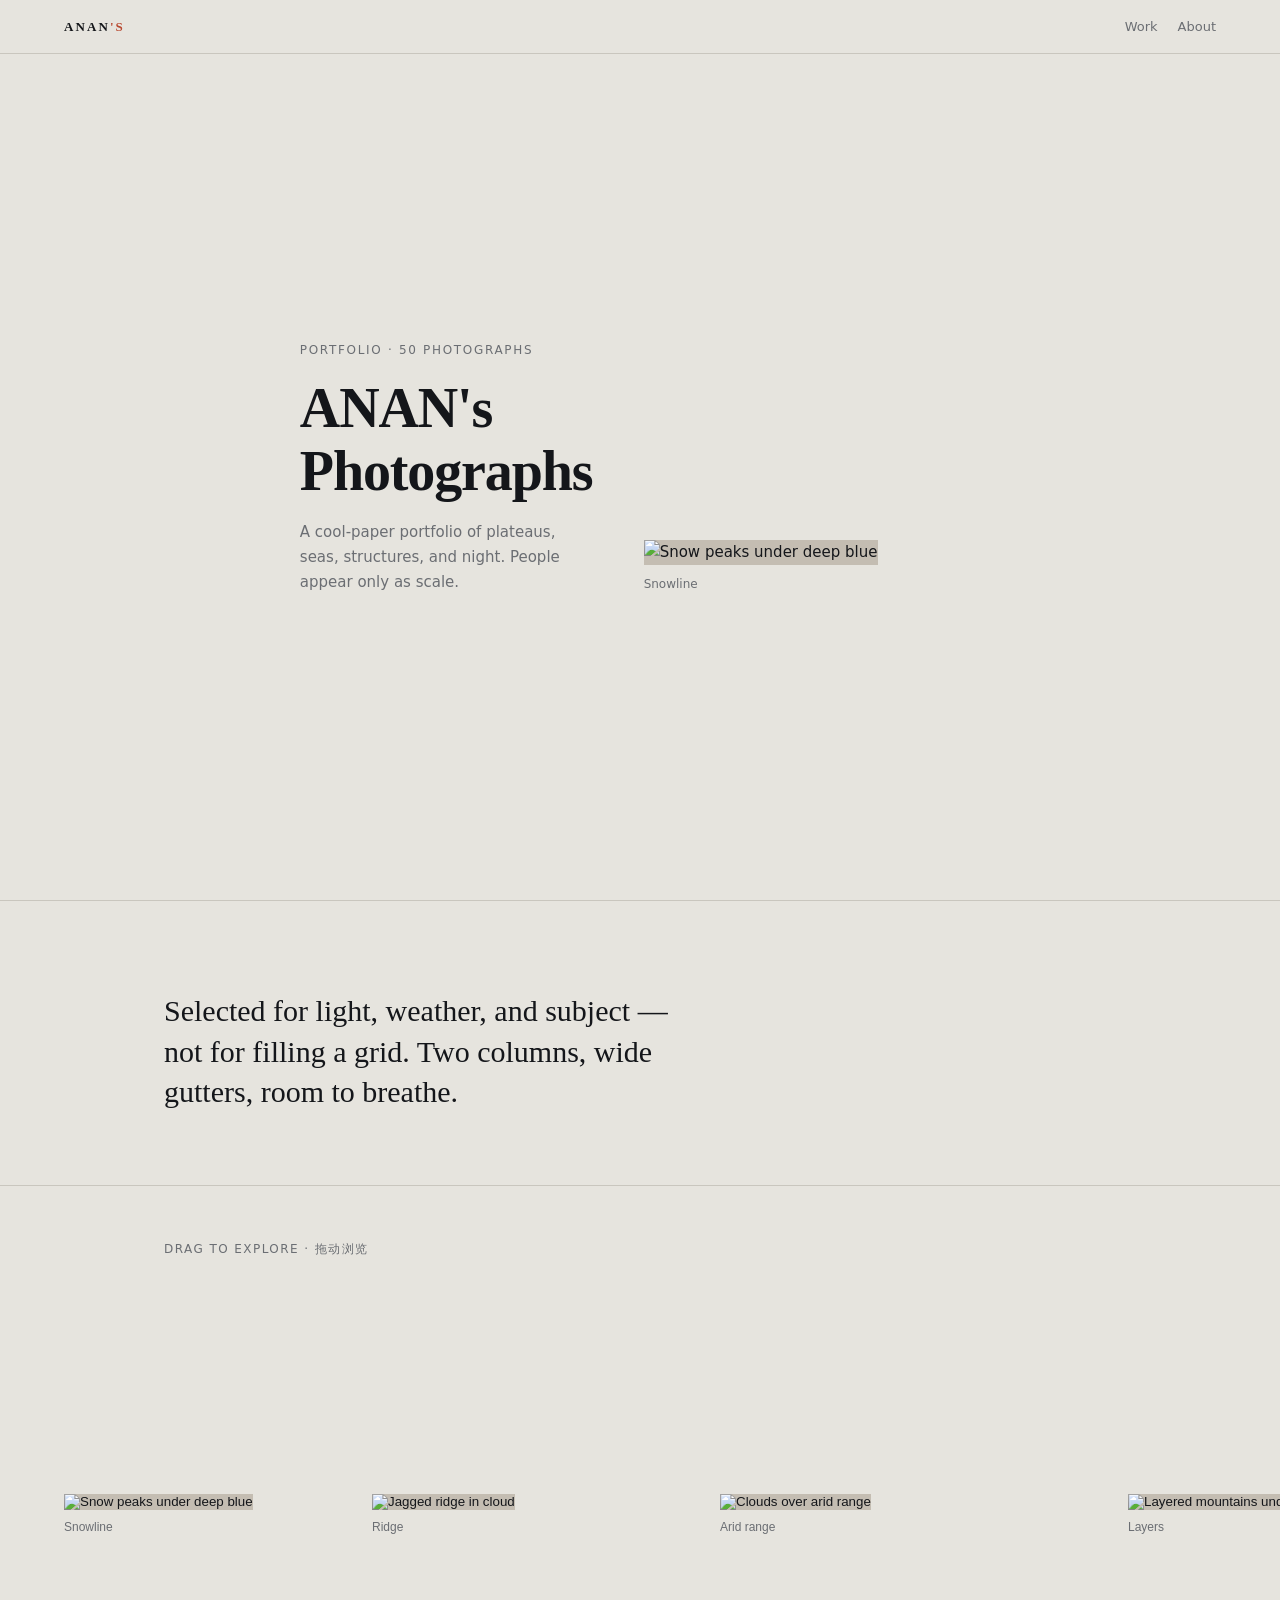
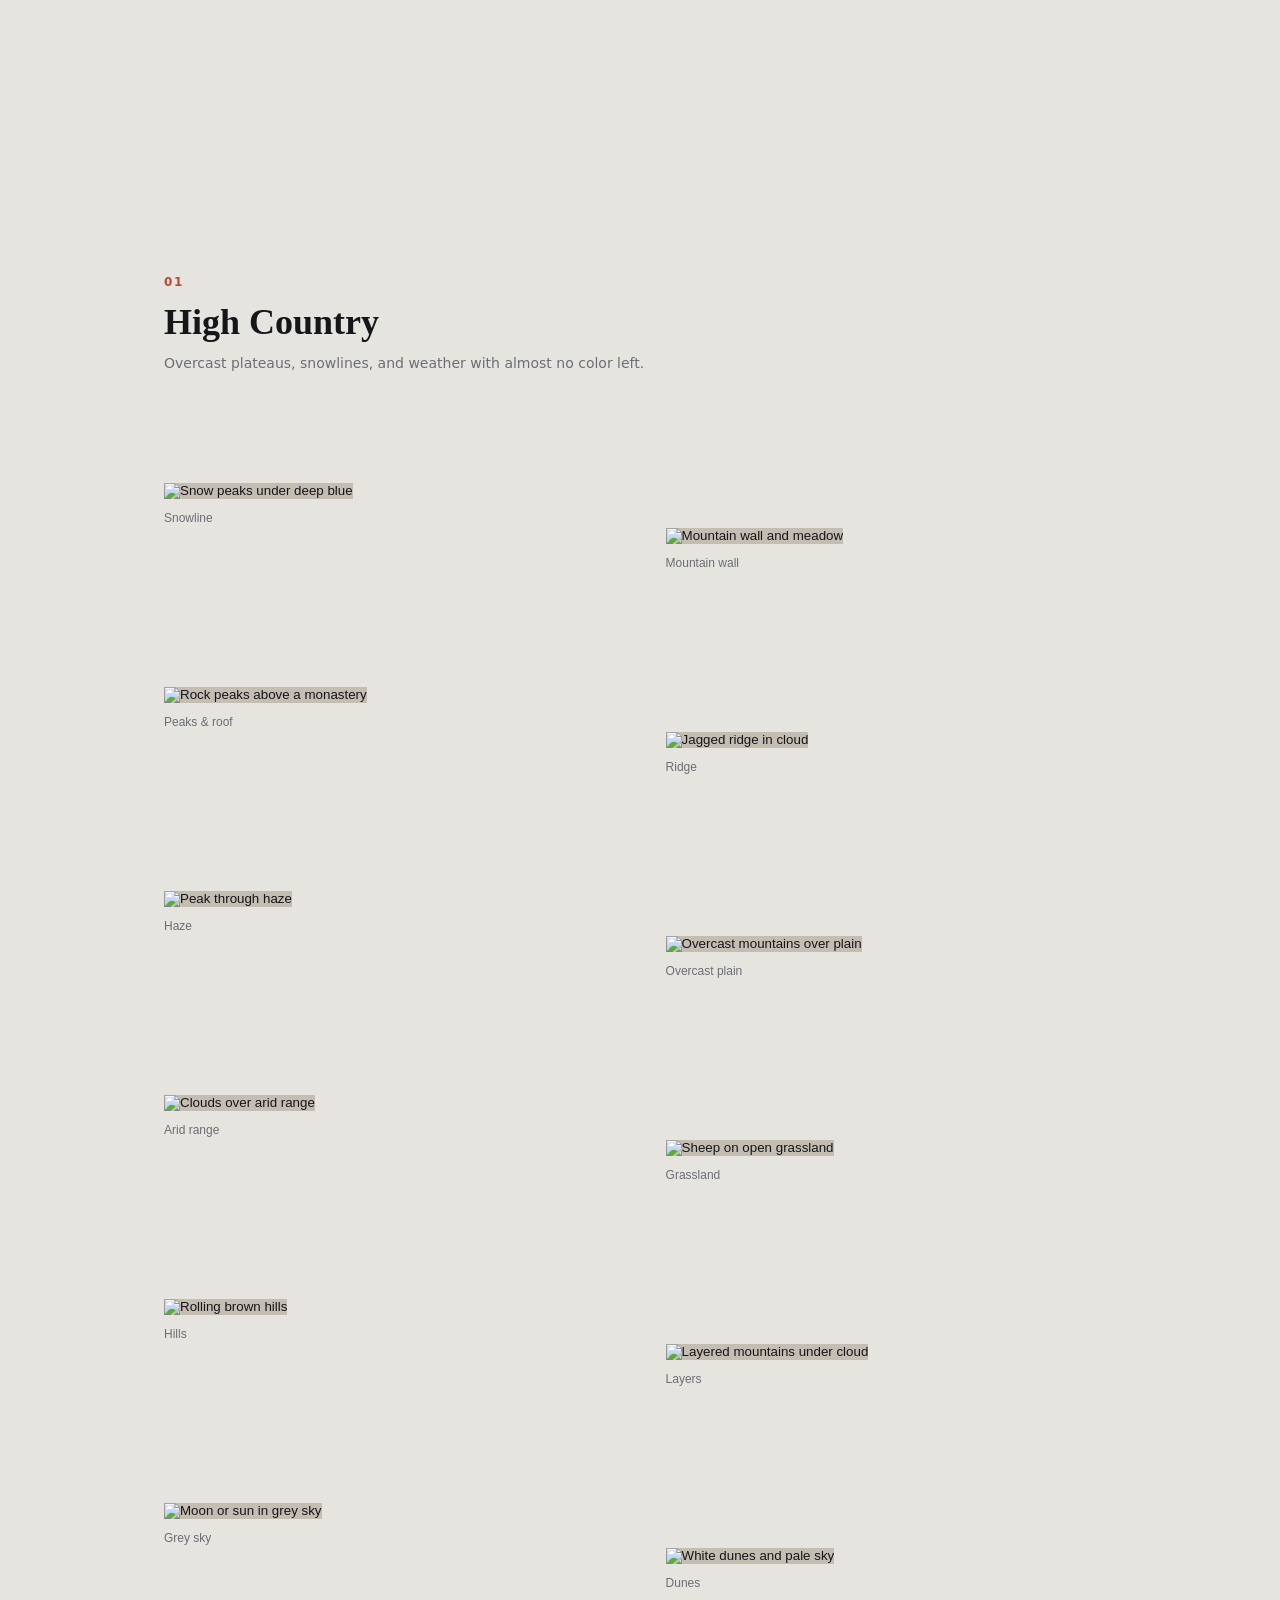
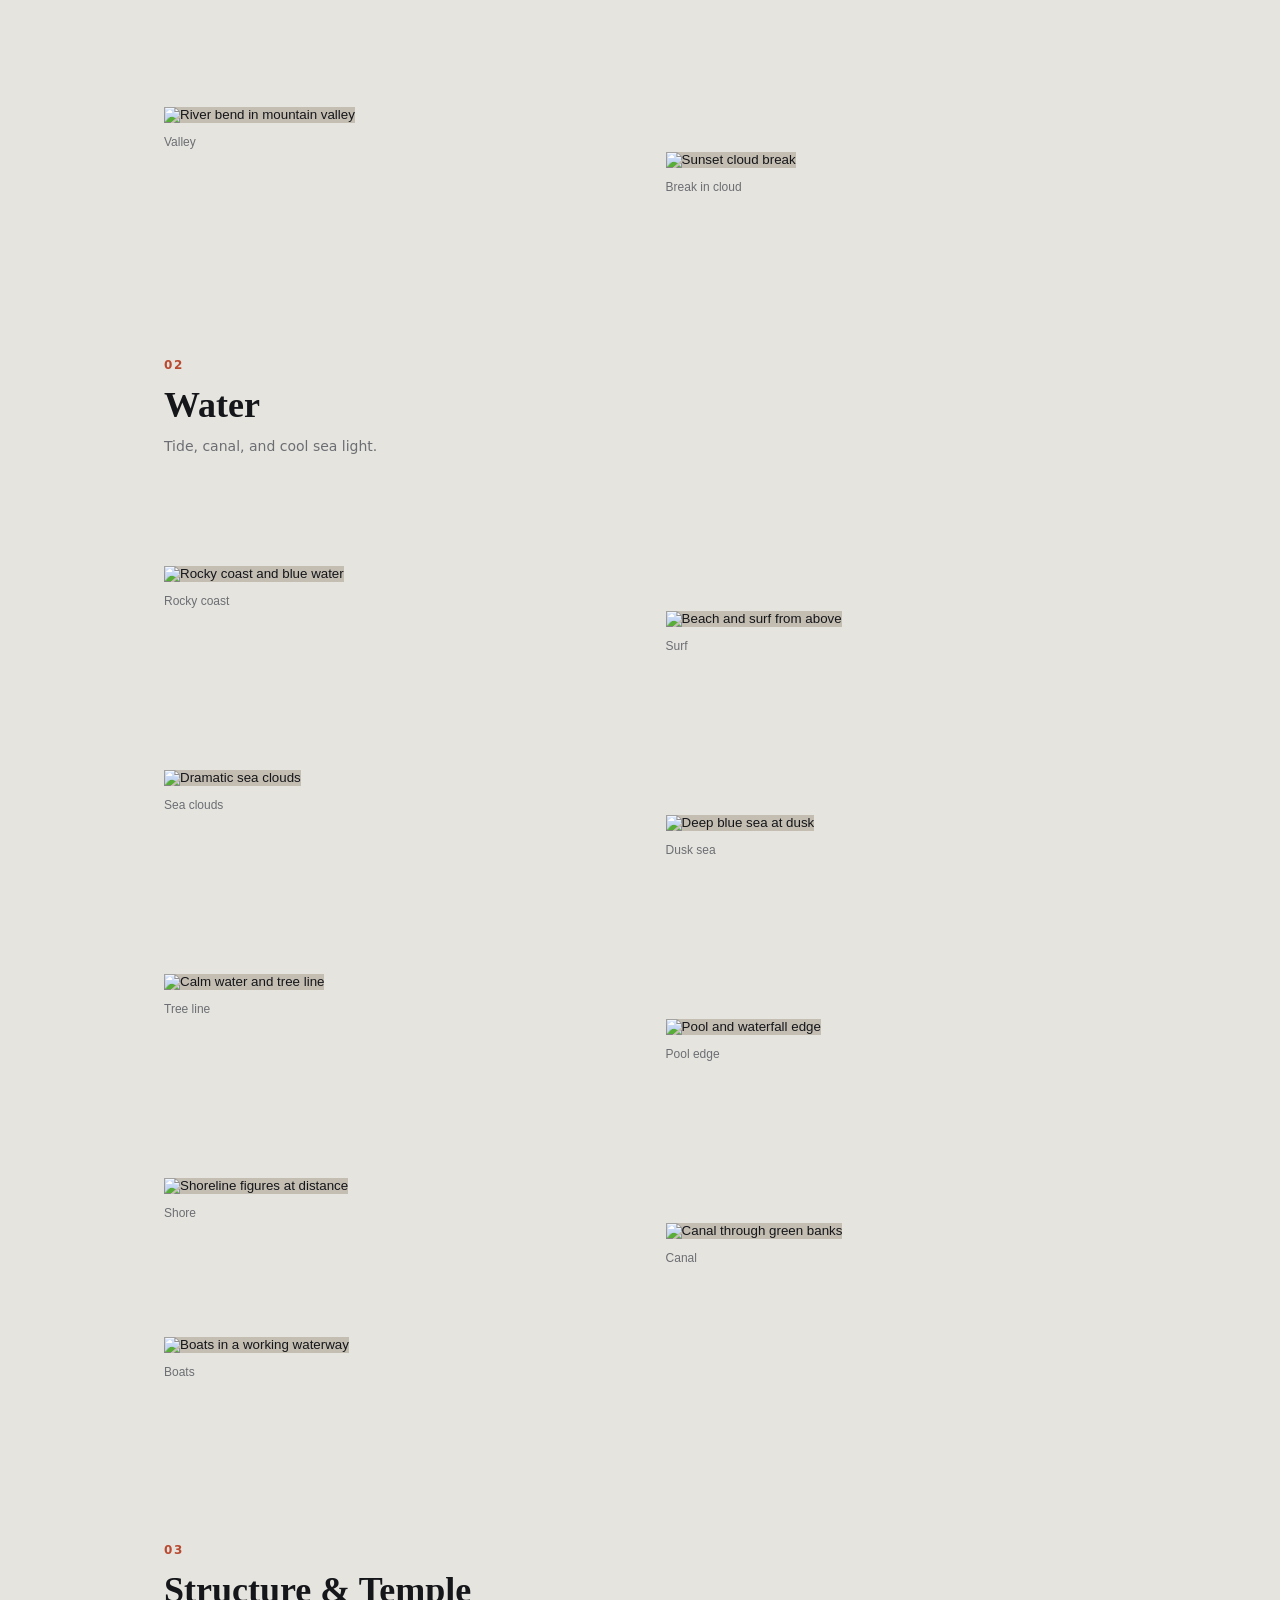
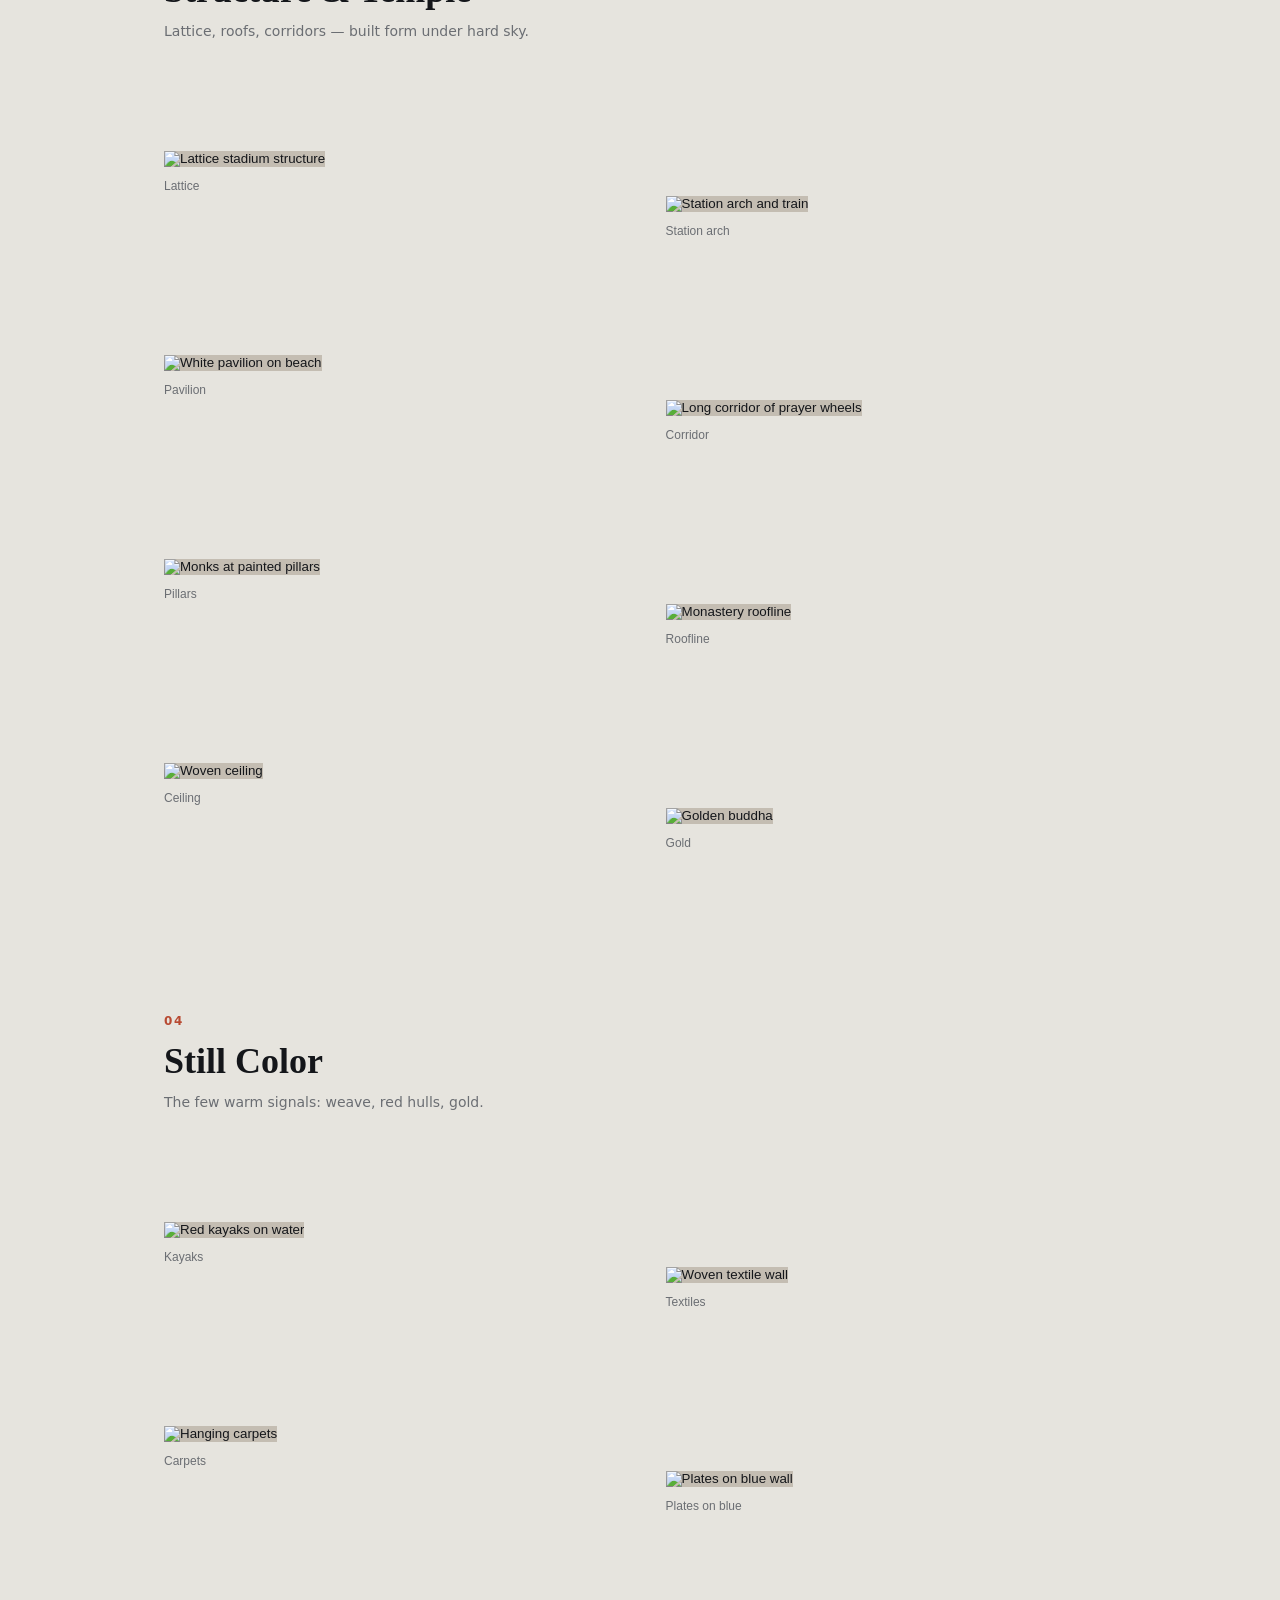
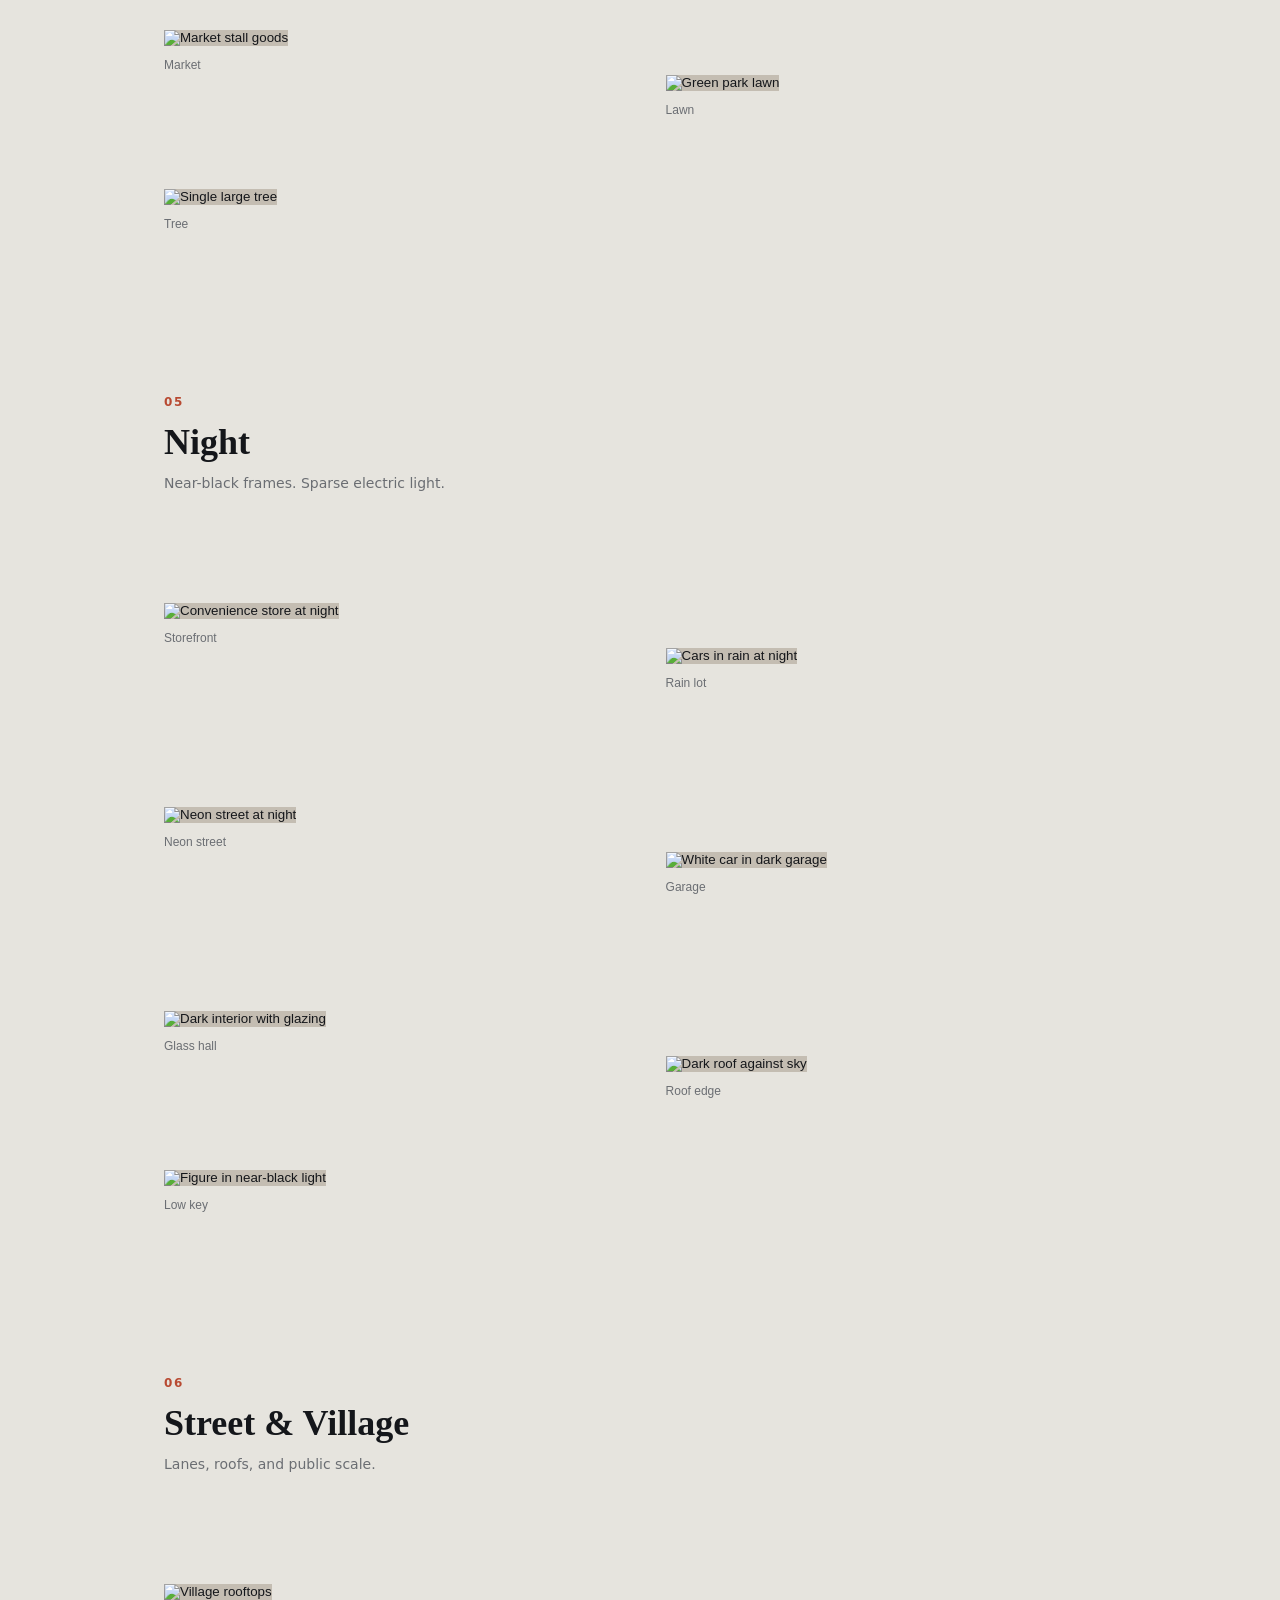
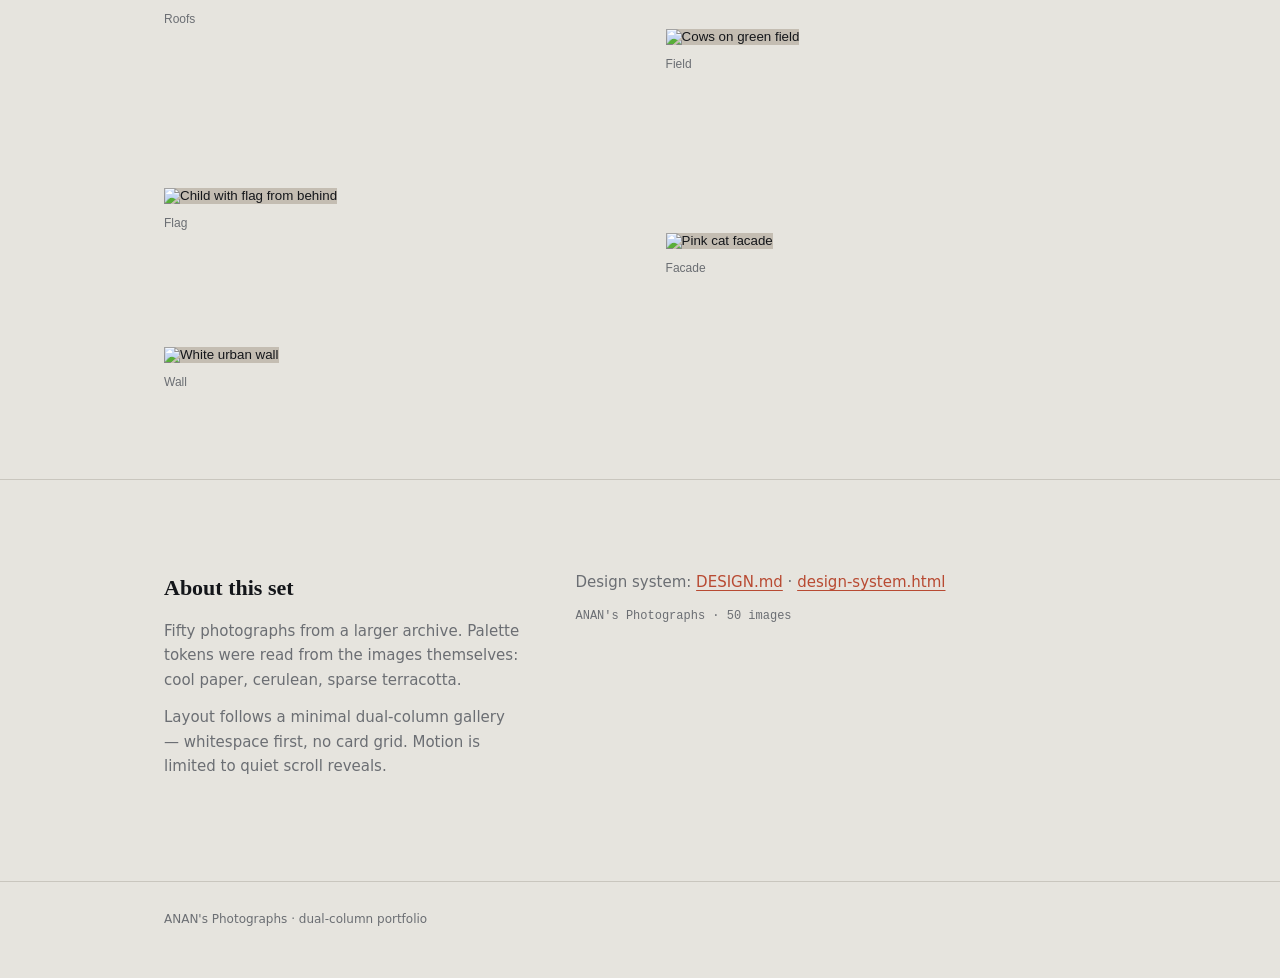
==== index.html @ 98caa3ed "Publish portfolio site and PANA GROUND design system Share the dual-column portfolio, design tokens," ====
<!DOCTYPE html>
<html lang="en">
  <head>
    <meta charset="UTF-8" />
    <meta name="viewport" content="width=device-width, initial-scale=1" />
    <title>ANAN's Photographs</title>
    <meta
      name="description"
      content="Minimal dual-column portfolio: fifty frames of high country, water, structure, and night."
    />
    <link rel="stylesheet" href="css/styles.css" />
  </head>
  <body>
    <div class="progress" aria-hidden="true"></div>
    <div class="cursor" aria-hidden="true"><span class="cursor-label"></span></div>

    <header class="site-bar">
      <a class="site-brand" href="#">ANAN<span>'s</span></a>
      <nav class="site-links" aria-label="Sections">
        <a href="#works">Work</a>
        <a href="#about">About</a>
      </nav>
    </header>

    <section class="hero">
      <div class="wrap hero-inner">
        <div>
          <p class="hero-kicker">Portfolio · <span data-count>50</span> photographs</p>
          <h1>ANAN's<br />Photographs</h1>
          <p class="hero-lede">
            A cool-paper portfolio of plateaus, seas, structures, and night. People appear only as
            scale.
          </p>
        </div>
        <figure class="hero-frame reveal">
          <img data-hero-img src="精选50张/P1000448.JPG" alt="Snow peaks" />
          <figcaption data-hero-cap>Snowline</figcaption>
        </figure>
      </div>
    </section>

    <section class="statement">
      <div class="wrap reveal">
        <p>
          Selected for light, weather, and subject — not for filling a grid. Two columns, wide
          gutters, room to breathe.
        </p>
      </div>
    </section>

    <section class="drag-strip" id="strip" aria-label="Draggable photo strip">
      <div class="wrap drag-strip-head reveal">
        <p class="drag-hint">Drag to explore · 拖动浏览</p>
      </div>
      <div class="drag-track" data-drag-track>
        <div class="drag-rail" data-drag-rail></div>
      </div>
    </section>

    <div id="works"></div>

    <section class="about" id="about">
      <div class="wrap about-grid reveal">
        <div>
          <h2>About this set</h2>
          <p>
            Fifty photographs from a larger archive. Palette tokens were read from the images
            themselves: cool paper, cerulean, sparse terracotta.
          </p>
          <p>
            Layout follows a minimal dual-column gallery — whitespace first, no card grid. Motion is
            limited to quiet scroll reveals.
          </p>
        </div>
        <div>
          <p>
            Design system:
            <a href="DESIGN.md">DESIGN.md</a>
            ·
            <a href="design-system.html">design-system.html</a>
          </p>
          <p class="meta">ANAN's Photographs · <span data-count>50</span> images</p>
        </div>
      </div>
    </section>

    <footer class="end">
      <div class="wrap">ANAN's Photographs · dual-column portfolio</div>
    </footer>

    <div class="lightbox" id="lightbox" role="dialog" aria-modal="true" aria-label="Photo viewer">
      <div class="lightbox-inner">
        <img alt="" />
        <div class="lightbox-bar">
          <div>
            <p data-cap></p>
            <span class="file" data-file></span>
          </div>
          <div class="lightbox-actions">
            <button type="button" class="lb-prev" aria-label="Previous">←</button>
            <button type="button" class="lb-next" aria-label="Next">→</button>
            <button type="button" class="lb-close primary" aria-label="Close">Close</button>
          </div>
        </div>
      </div>
    </div>

    <script type="module" src="js/main.js"></script>
  </body>
</html>
---- css/styles.css ----
/* Scott Snyder × Margaret: minimal dual-column, generous whitespace
   PANA GROUND v2 tokens */

:root {
  --ink: #14161a;
  --paper: #e6e4de;
  --ash: #9a9b9e;
  --limestone: #c4bdb2;
  --terracotta: #b84a32;
  --gold: #c4a46a;
  --cerulean: #5b7fa3;
  --sea: #6e8b94;
  --slate: #4a5a6e;
  --ivory: #f2f1ed;
  --text-muted: #6b6e73;
  --rule: #c9c6be;
  --accent-soft: #e8d4cc;

  --font-display: "Songti SC", Georgia, serif;
  --font-body: "PingFang SC", "Segoe UI", system-ui, sans-serif;
  --font-mono: Consolas, "SF Mono", monospace;

  --ease: cubic-bezier(0.22, 1, 0.36, 1);
  --max: 1080px;
  --pad: clamp(24px, 5vw, 64px);
  --col-gap: clamp(28px, 4vw, 56px);
}

* {
  box-sizing: border-box;
}

html {
  scroll-behavior: smooth;
}

@media (prefers-reduced-motion: reduce) {
  html {
    scroll-behavior: auto;
  }
  *,
  *::before,
  *::after {
    animation: none !important;
    transition: none !important;
  }
}

body {
  margin: 0;
  background: var(--paper);
  color: var(--ink);
  font-family: var(--font-body);
  font-size: 15px;
  line-height: 1.65;
  -webkit-font-smoothing: antialiased;
}

a {
  color: var(--terracotta);
  text-underline-offset: 3px;
}

a:focus-visible,
button:focus-visible {
  outline: 2px solid var(--cerulean);
  outline-offset: 2px;
}

.wrap {
  max-width: var(--max);
  margin: 0 auto;
  padding: 0 var(--pad);
}

/* —— chrome —— */
.site-bar {
  position: fixed;
  top: 0;
  left: 0;
  right: 0;
  z-index: 40;
  display: flex;
  justify-content: space-between;
  align-items: center;
  padding: 16px var(--pad);
  background: rgba(230, 228, 222, 0.92);
  border-bottom: 1px solid var(--rule);
  pointer-events: auto;
}

.site-bar > * {
  pointer-events: auto;
}

.site-brand {
  font-family: var(--font-display);
  font-size: 13px;
  font-weight: 600;
  letter-spacing: 0.16em;
  text-transform: uppercase;
  text-decoration: none;
  color: var(--ink);
}

.site-brand span {
  color: var(--terracotta);
}

.site-links {
  display: flex;
  gap: 20px;
  font-size: 13px;
}

.site-links a {
  color: var(--text-muted);
  text-decoration: none;
}

.site-links a:hover {
  color: var(--terracotta);
}

.progress {
  position: fixed;
  top: 0;
  left: 0;
  height: 2px;
  width: 0;
  background: var(--terracotta);
  z-index: 50;
}

/* —— hero: name + one frame, lots of air —— */
.hero {
  min-height: 100vh;
  min-height: 100dvh;
  display: grid;
  align-content: center;
  /* clear fixed site-bar so banner and hero type never overlap */
  padding: calc(72px + 6vh) 0 10vh;
}

.hero-inner {
  display: grid;
  gap: 6vh;
}

@media (min-width: 860px) {
  .hero-inner {
    grid-template-columns: 1fr 1.15fr;
    align-items: end;
    gap: 4vw;
  }
}

.hero-kicker {
  font-size: 12px;
  letter-spacing: 0.14em;
  text-transform: uppercase;
  color: var(--text-muted);
  margin: 0 0 16px;
}

.hero h1 {
  font-family: var(--font-display);
  font-weight: 600;
  font-size: clamp(36px, 6vw, 56px);
  line-height: 1.12;
  margin: 0 0 18px;
  letter-spacing: -0.02em;
}

.hero-lede {
  margin: 0;
  max-width: 28ch;
  color: var(--text-muted);
  font-size: 15px;
}

.hero-frame {
  margin: 0;
  width: 100%;
}

.hero-frame img {
  width: 100%;
  aspect-ratio: 4 / 5;
  object-fit: cover;
  background: var(--limestone);
}

@media (min-width: 860px) {
  .hero-frame img {
    aspect-ratio: 5 / 6;
    max-height: 72vh;
  }
}

.hero-frame figcaption {
  margin-top: 10px;
  font-size: 12px;
  color: var(--text-muted);
}

/* —— statement —— */
.statement {
  padding: 10vh 0 8vh;
  border-top: 1px solid var(--rule);
}

.statement p {
  margin: 0;
  max-width: 36ch;
  font-family: var(--font-display);
  font-size: clamp(22px, 3vw, 30px);
  line-height: 1.35;
  font-weight: 500;
}

/* —— section head —— */
.sec {
  padding: 8vh var(--pad) 2vh;
  max-width: var(--max);
  margin: 0 auto;
}

.sec-head {
  display: grid;
  gap: 8px;
  margin-bottom: 7vh;
  max-width: 32rem;
  /* indent slightly from page edge like Snyder project intros */
  padding-left: 0;
}

.sec-num {
  font-size: 12px;
  font-weight: 600;
  letter-spacing: 0.14em;
  color: var(--terracotta);
}

.sec-head h2 {
  font-family: var(--font-display);
  font-size: clamp(26px, 3.5vw, 36px);
  font-weight: 600;
  margin: 0;
  line-height: 1.2;
}

.sec-head p {
  margin: 0;
  color: var(--text-muted);
  font-size: 14px;
}

/* —— dual column gallery (Scott Snyder) —— */
.dual {
  display: grid;
  grid-template-columns: 1fr;
  gap: clamp(48px, 8vh, 88px) var(--col-gap);
  padding-bottom: 8vh;
}

@media (min-width: 780px) {
  .dual {
    grid-template-columns: 1fr 1fr;
  }

  /* stagger right column for air, not packed matrix */
  .dual > :nth-child(even) {
    margin-top: 10vh;
  }
}

.work {
  margin: 0;
  width: 100%;
  appearance: none;
  border: 0;
  padding: 0;
  background: transparent;
  cursor: zoom-in;
  text-align: left;
  color: inherit;
}

.work img {
  width: 100%;
  height: auto;
  object-fit: cover;
  background: var(--limestone);
  transition: opacity 0.35s var(--ease), transform 0.55s var(--ease);
}

.work.tall img {
  aspect-ratio: 3 / 4;
}

.work.wide img {
  aspect-ratio: 3 / 2;
}

.work.square img {
  aspect-ratio: 1 / 1;
}

.work:hover img {
  opacity: 0.92;
  transform: translateY(-2px);
}

.work .cap {
  display: flex;
  justify-content: space-between;
  gap: 12px;
  margin-top: 12px;
  font-size: 12px;
  color: var(--text-muted);
}

/* single full-width pause image (only occasionally) */
.solo {
  margin: 4vh auto 10vh;
  max-width: var(--max);
  padding: 0 var(--pad);
}

.solo button {
  appearance: none;
  border: 0;
  padding: 0;
  background: none;
  cursor: zoom-in;
  width: 100%;
  text-align: left;
  color: inherit;
}

.solo img {
  width: 100%;
  aspect-ratio: 16 / 10;
  object-fit: cover;
  background: var(--limestone);
}

/* reveal — Margaret subtle */
.reveal {
  opacity: 0;
  transform: translateY(18px);
  transition: opacity 0.8s var(--ease), transform 0.8s var(--ease);
}

.reveal.is-in {
  opacity: 1;
  transform: none;
}

@media (prefers-reduced-motion: reduce) {
  .reveal {
    opacity: 1;
    transform: none;
  }
  .work:hover img {
    transform: none;
  }
}

/* —— about strip —— */
.about {
  border-top: 1px solid var(--rule);
  padding: 10vh 0;
}

.about-grid {
  display: grid;
  gap: 32px;
}

@media (min-width: 780px) {
  .about-grid {
    grid-template-columns: 0.8fr 1.2fr;
    gap: var(--col-gap);
  }
}

.about h2 {
  font-family: var(--font-display);
  font-size: 22px;
  margin: 0 0 12px;
  font-weight: 600;
}

.about p {
  margin: 0 0 12px;
  color: var(--text-muted);
  max-width: 42ch;
}

.about .meta {
  font-family: var(--font-mono);
  font-size: 12px;
  color: var(--text-muted);
}

/* —— lightbox —— */
.lightbox {
  position: fixed;
  inset: 0;
  z-index: 100;
  display: grid;
  place-items: center;
  background: rgba(20, 22, 26, 0.93);
  padding: 24px;
  opacity: 0;
  visibility: hidden;
  transition: opacity 0.28s ease, visibility 0.28s ease;
}

.lightbox.is-open {
  opacity: 1;
  visibility: visible;
}

.lightbox-inner {
  width: min(1080px, 100%);
  display: grid;
  gap: 14px;
}

.lightbox img {
  max-width: 100%;
  max-height: min(76vh, 880px);
  width: auto;
  height: auto;
  object-fit: contain;
  margin: 0 auto;
}

.lightbox-bar {
  display: flex;
  flex-wrap: wrap;
  justify-content: space-between;
  align-items: center;
  gap: 12px;
  color: var(--ivory);
}

.lightbox-bar p {
  margin: 0;
  font-size: 13px;
}

.lightbox-bar .file {
  display: block;
  font-family: var(--font-mono);
  font-size: 11px;
  color: var(--limestone);
  margin-top: 4px;
}

.lightbox-actions {
  display: flex;
  gap: 8px;
}

.lightbox-actions button {
  appearance: none;
  min-height: 44px;
  min-width: 44px;
  padding: 0 14px;
  border: 1px solid rgba(242, 241, 237, 0.3);
  background: transparent;
  color: var(--ivory);
  font-family: var(--font-body);
  font-size: 13px;
  border-radius: 2px;
  cursor: pointer;
}

.lightbox-actions button.primary {
  background: var(--terracotta);
  border-color: var(--terracotta);
}

body.lb-open {
  overflow: hidden;
}

footer.end {
  border-top: 1px solid var(--rule);
  padding: 28px 0 48px;
  font-size: 12px;
  color: var(--text-muted);
}

footer.end code {
  font-family: var(--font-mono);
  font-size: 11px;
}

/* —— custom cursor (desktop fine pointer only) —— */
.cursor {
  display: none;
}

@media (hover: hover) and (pointer: fine) {
  .cursor {
    display: grid;
    place-items: center;
    position: fixed;
    top: 0;
    left: 0;
    width: 12px;
    height: 12px;
    margin: -6px 0 0 -6px;
    border-radius: 50%;
    background: var(--ink);
    color: var(--ivory);
    pointer-events: none;
    z-index: 200;
    transform: translate3d(-120px, -120px, 0);
    transition: width 0.28s var(--ease), height 0.28s var(--ease), margin 0.28s var(--ease),
      background 0.28s var(--ease);
    will-change: transform;
  }

  .cursor .cursor-label {
    font-size: 11px;
    letter-spacing: 0.06em;
    opacity: 0;
    transition: opacity 0.2s ease;
    white-space: nowrap;
  }

  .cursor.is-drag {
    width: 72px;
    height: 72px;
    margin: -36px 0 0 -36px;
    background: var(--terracotta);
  }

  .cursor.is-drag .cursor-label {
    opacity: 1;
  }

  .cursor.is-view {
    width: 56px;
    height: 56px;
    margin: -28px 0 0 -28px;
    background: var(--cerulean);
  }

  .cursor.is-view .cursor-label {
    opacity: 1;
  }

  body.has-cursor,
  body.has-cursor a,
  body.has-cursor button,
  body.has-cursor .work,
  body.has-cursor .drag-track {
    cursor: none;
  }
}

@media (prefers-reduced-motion: reduce) {
  .cursor {
    display: none !important;
  }
  body.has-cursor,
  body.has-cursor a,
  body.has-cursor button,
  body.has-cursor .work,
  body.has-cursor .drag-track {
    cursor: auto;
  }
}

/* —— draggable horizontal strip —— */
.drag-strip {
  padding: 6vh 0 4vh;
  border-top: 1px solid var(--rule);
}

.drag-strip-head {
  margin-bottom: 20px;
}

.drag-hint {
  margin: 0;
  font-size: 12px;
  letter-spacing: 0.12em;
  text-transform: uppercase;
  color: var(--text-muted);
}

.drag-track {
  overflow: hidden;
  cursor: grab;
  user-select: none;
  -webkit-user-select: none;
  touch-action: pan-y;
}

.drag-track.is-dragging {
  cursor: grabbing;
}

.drag-rail {
  display: flex;
  gap: clamp(16px, 2.5vw, 28px);
  width: max-content;
  padding: 8px var(--pad) 24px;
  will-change: transform;
}

.drag-item {
  flex: 0 0 auto;
  width: min(42vw, 320px);
  appearance: none;
  border: 0;
  padding: 0;
  background: transparent;
  text-align: left;
  color: inherit;
  cursor: grab;
}

.drag-item:nth-child(3n) {
  width: min(48vw, 380px);
}

.drag-item:nth-child(3n + 1) {
  width: min(36vw, 280px);
}

.drag-item img {
  width: 100%;
  aspect-ratio: 3 / 4;
  object-fit: cover;
  background: var(--limestone);
  pointer-events: none;
  transition: transform 0.45s var(--ease), opacity 0.3s ease;
}

.drag-track.is-dragging .drag-item img {
  transition: none;
  transform: scale(1.025);
}

.drag-item:nth-child(3n) img {
  aspect-ratio: 3 / 2;
}

.drag-item:active img {
  opacity: 0.9;
}

.drag-item .cap {
  display: block;
  margin-top: 10px;
  font-size: 12px;
  color: var(--text-muted);
}

@media (prefers-reduced-motion: reduce) {
  .drag-track.is-dragging .drag-item img {
    transform: none;
  }
  .drag-item img {
    transition: none;
  }
}

@media (max-width: 640px) {
  .drag-item,
  .drag-item:nth-child(3n),
  .drag-item:nth-child(3n + 1) {
    width: 68vw;
  }
}
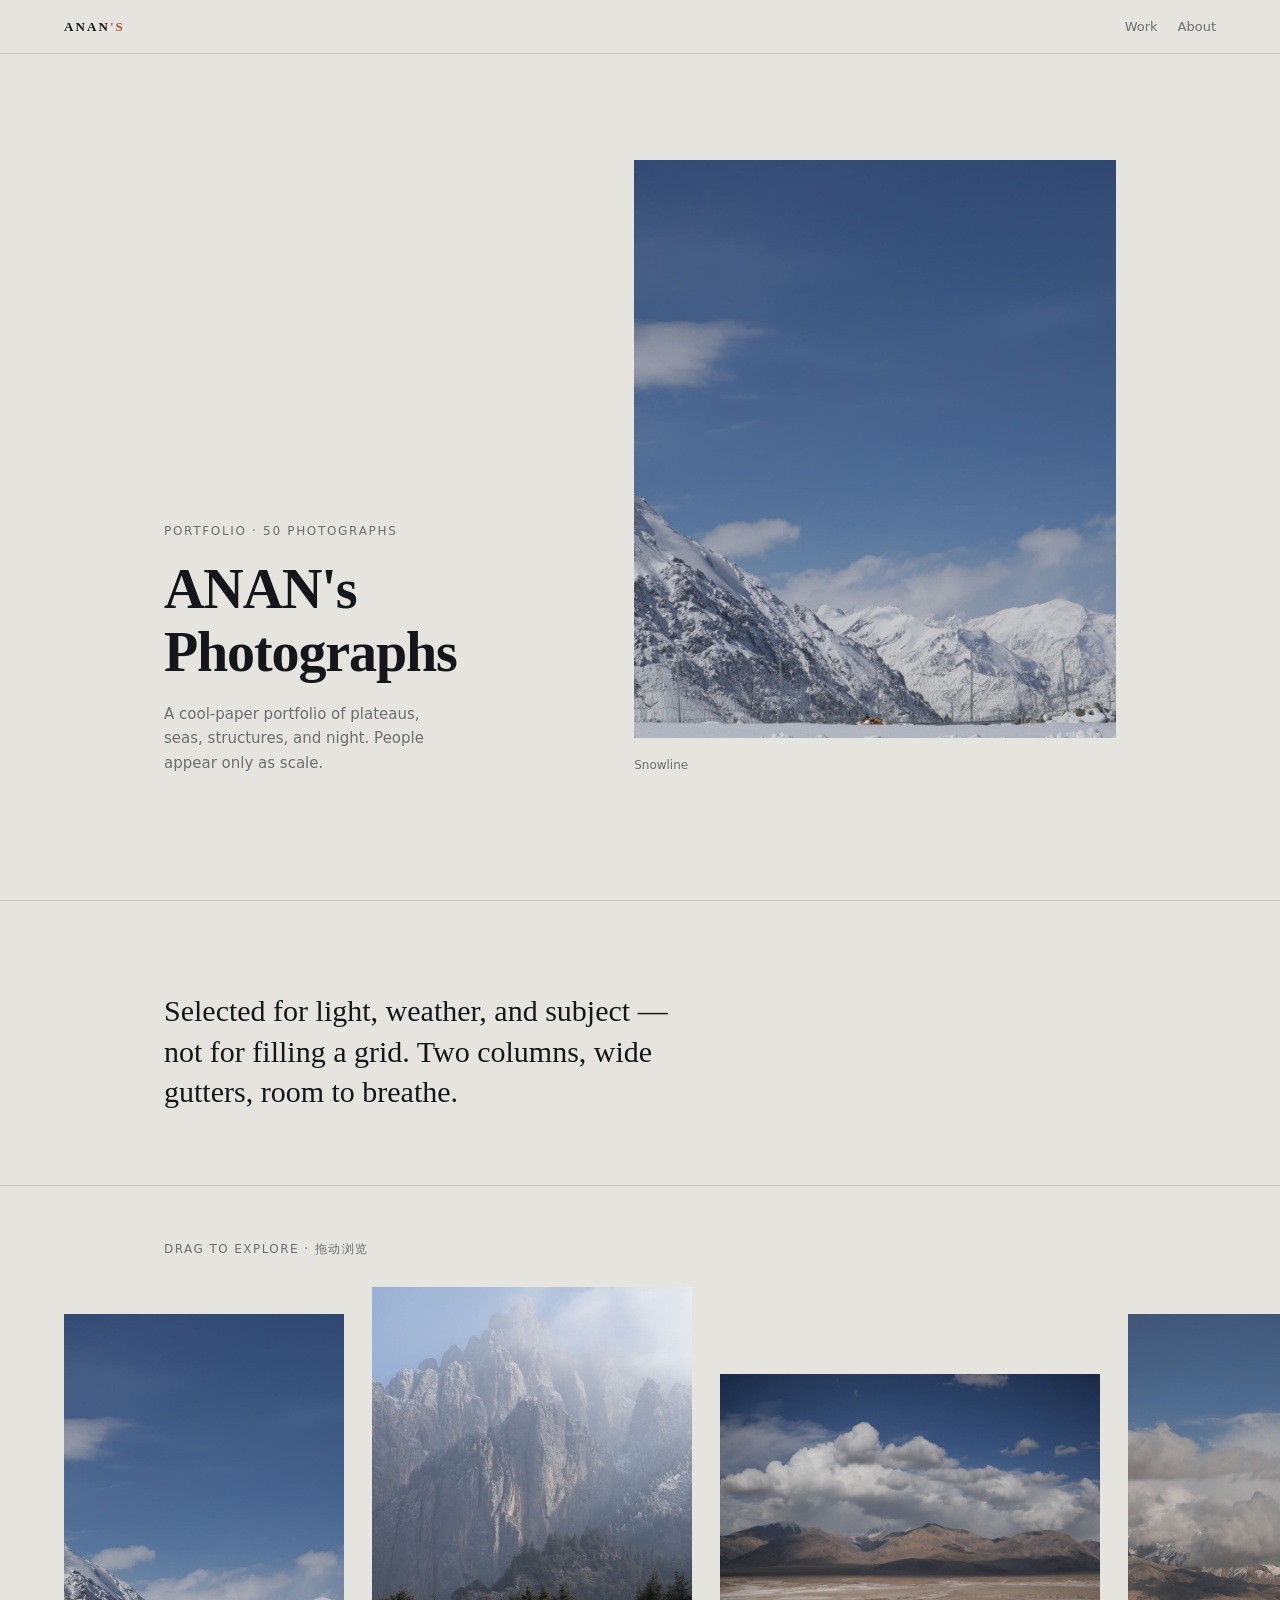
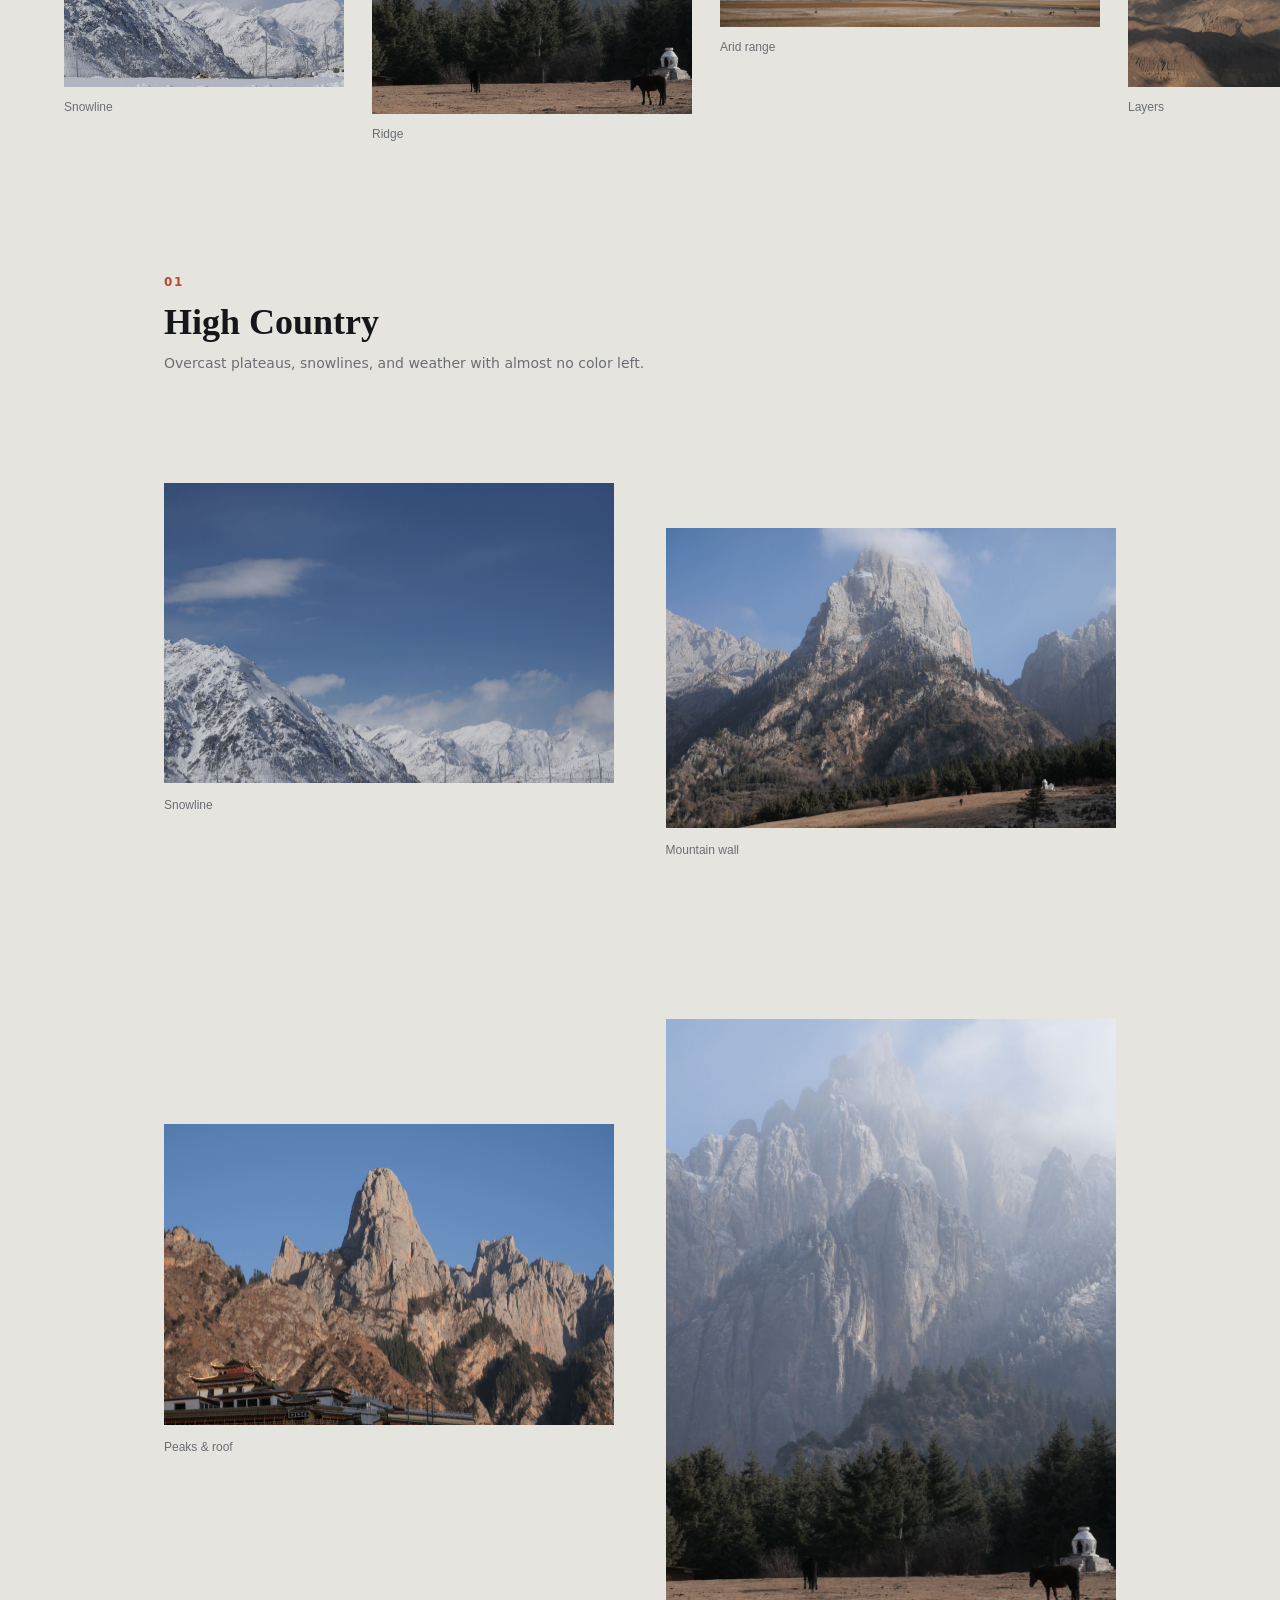
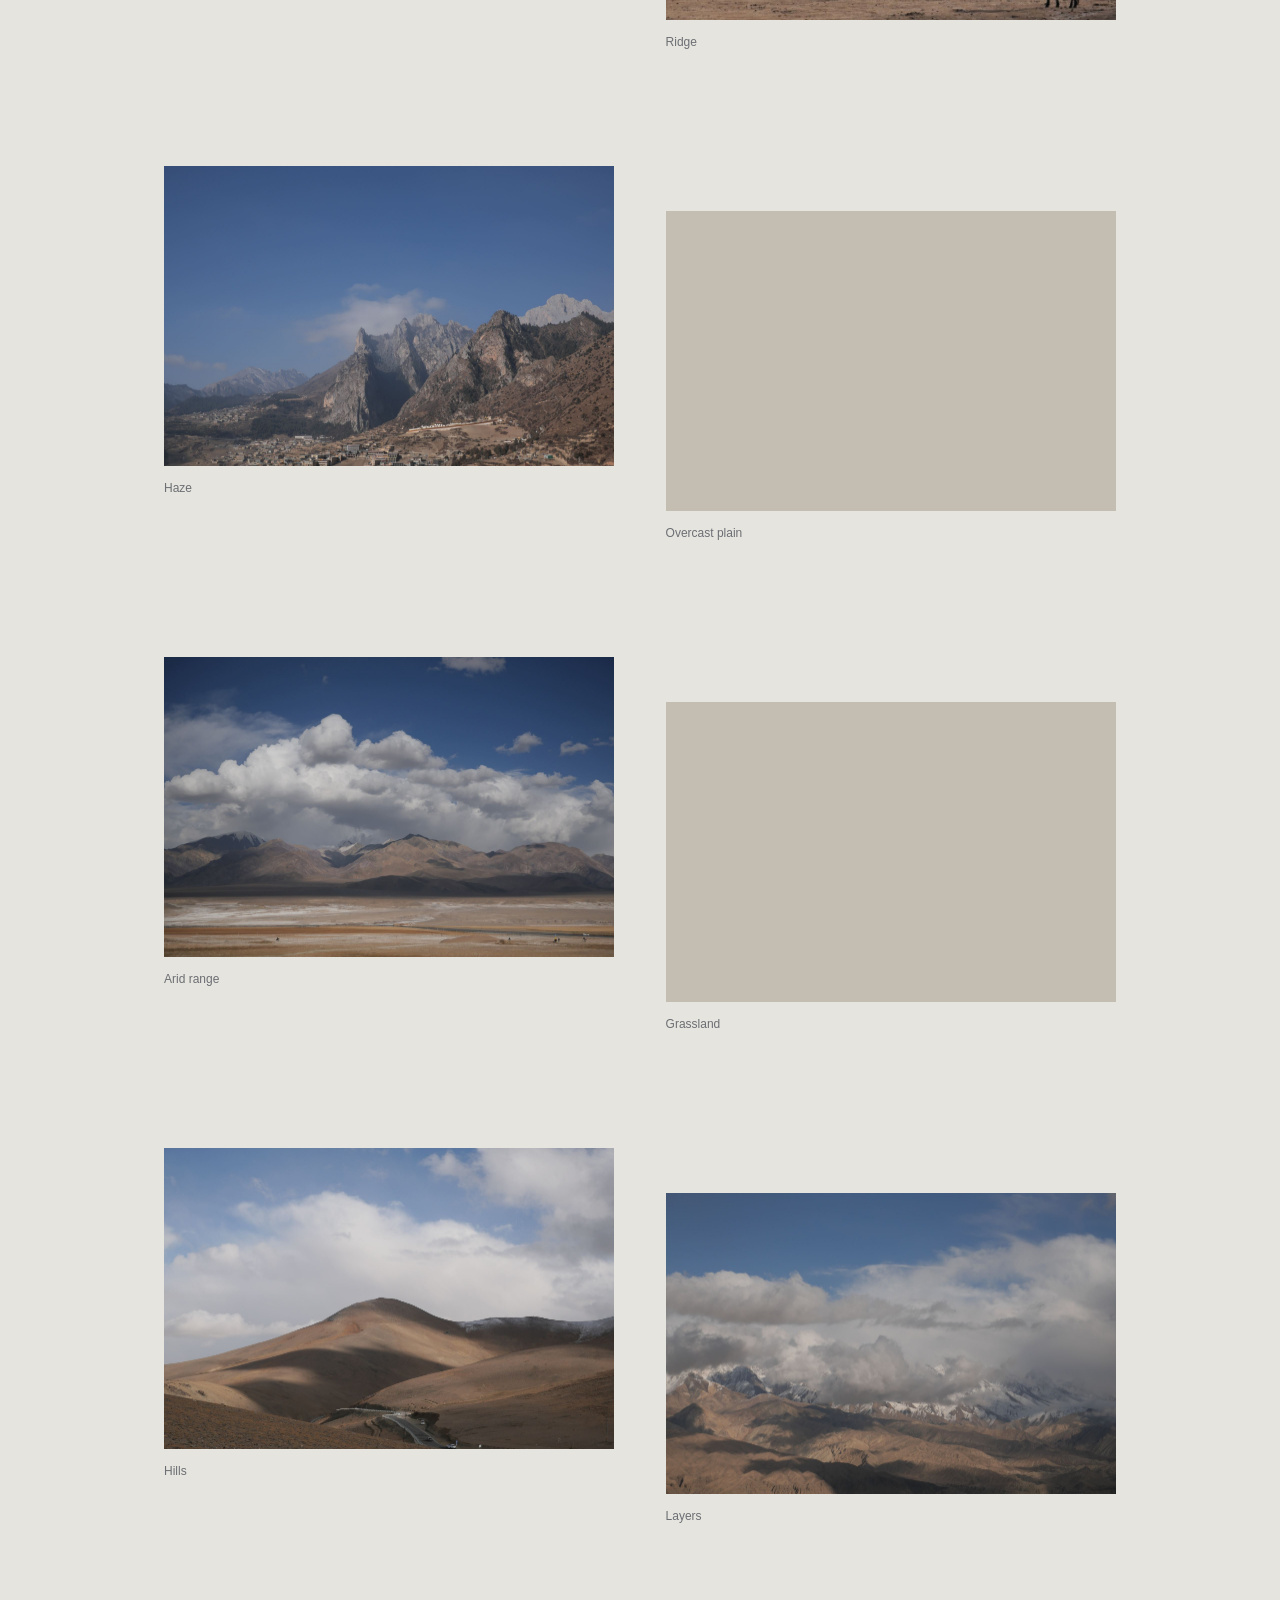
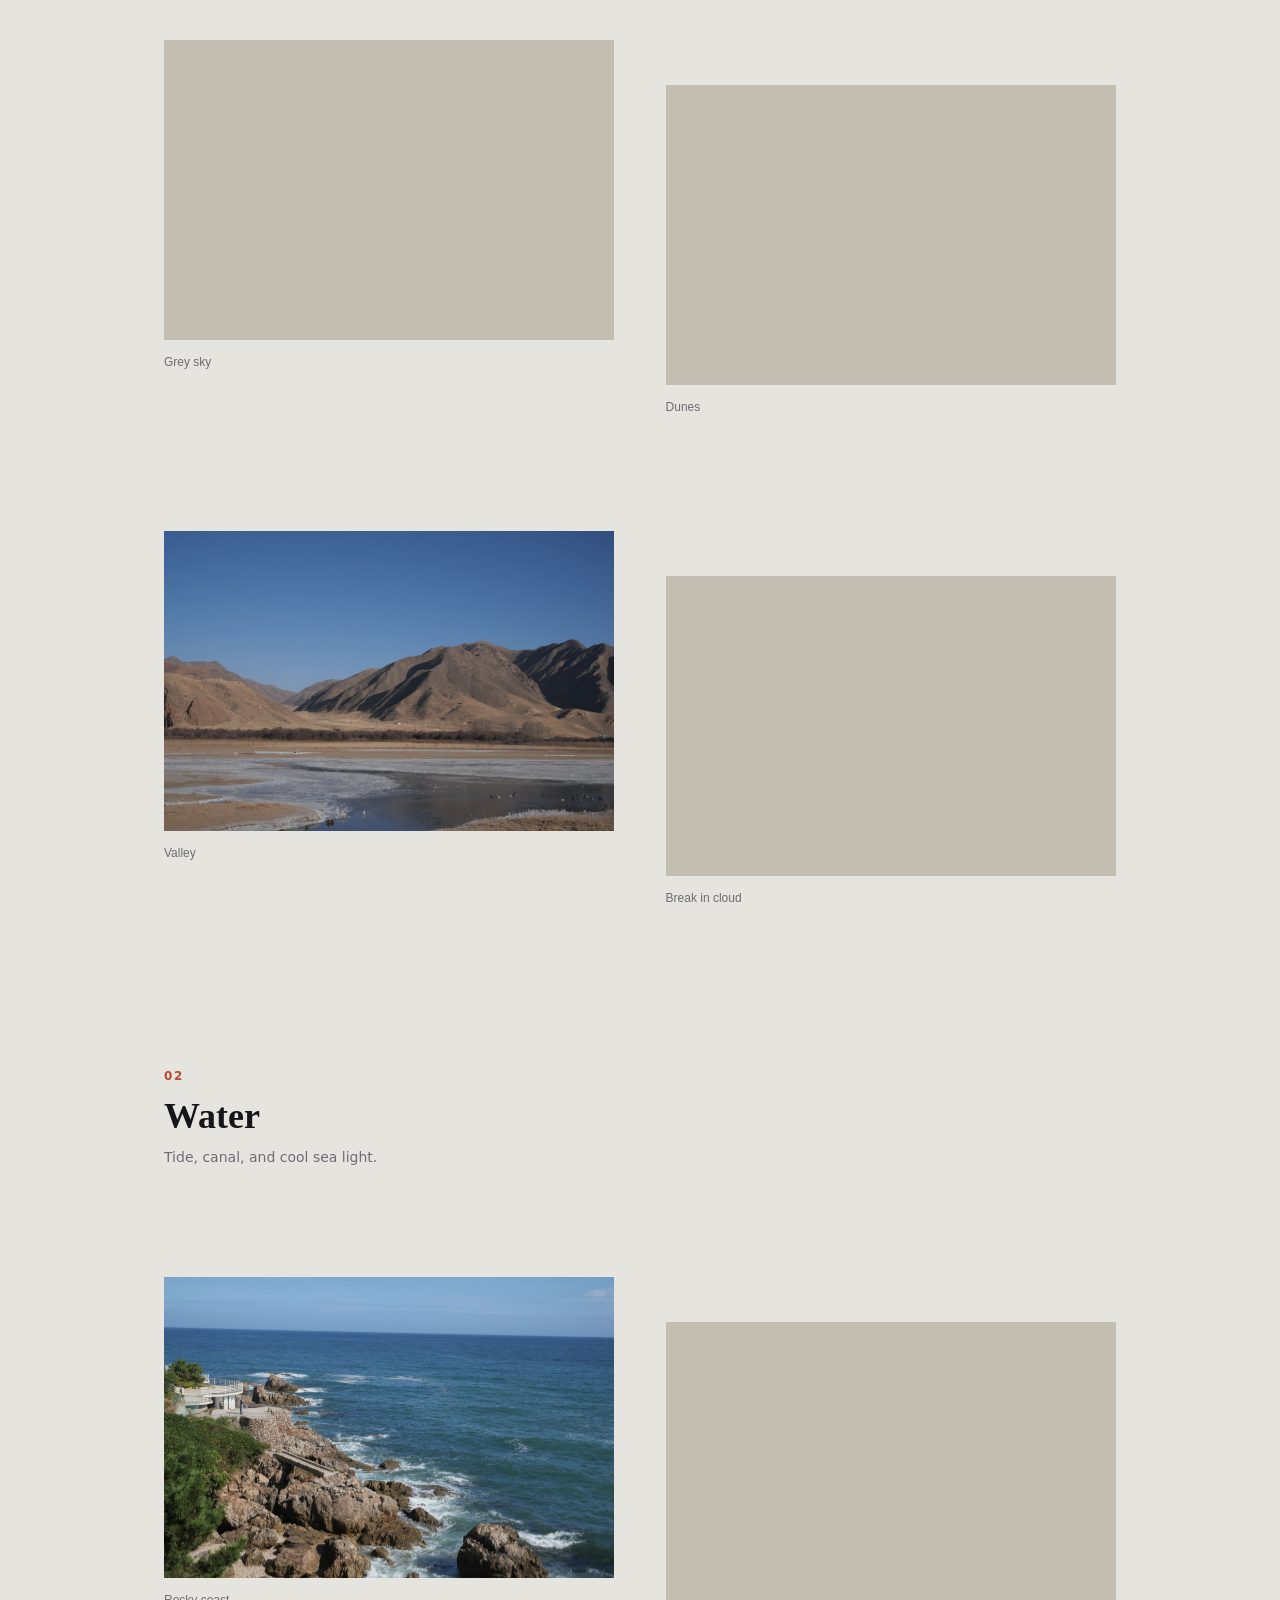
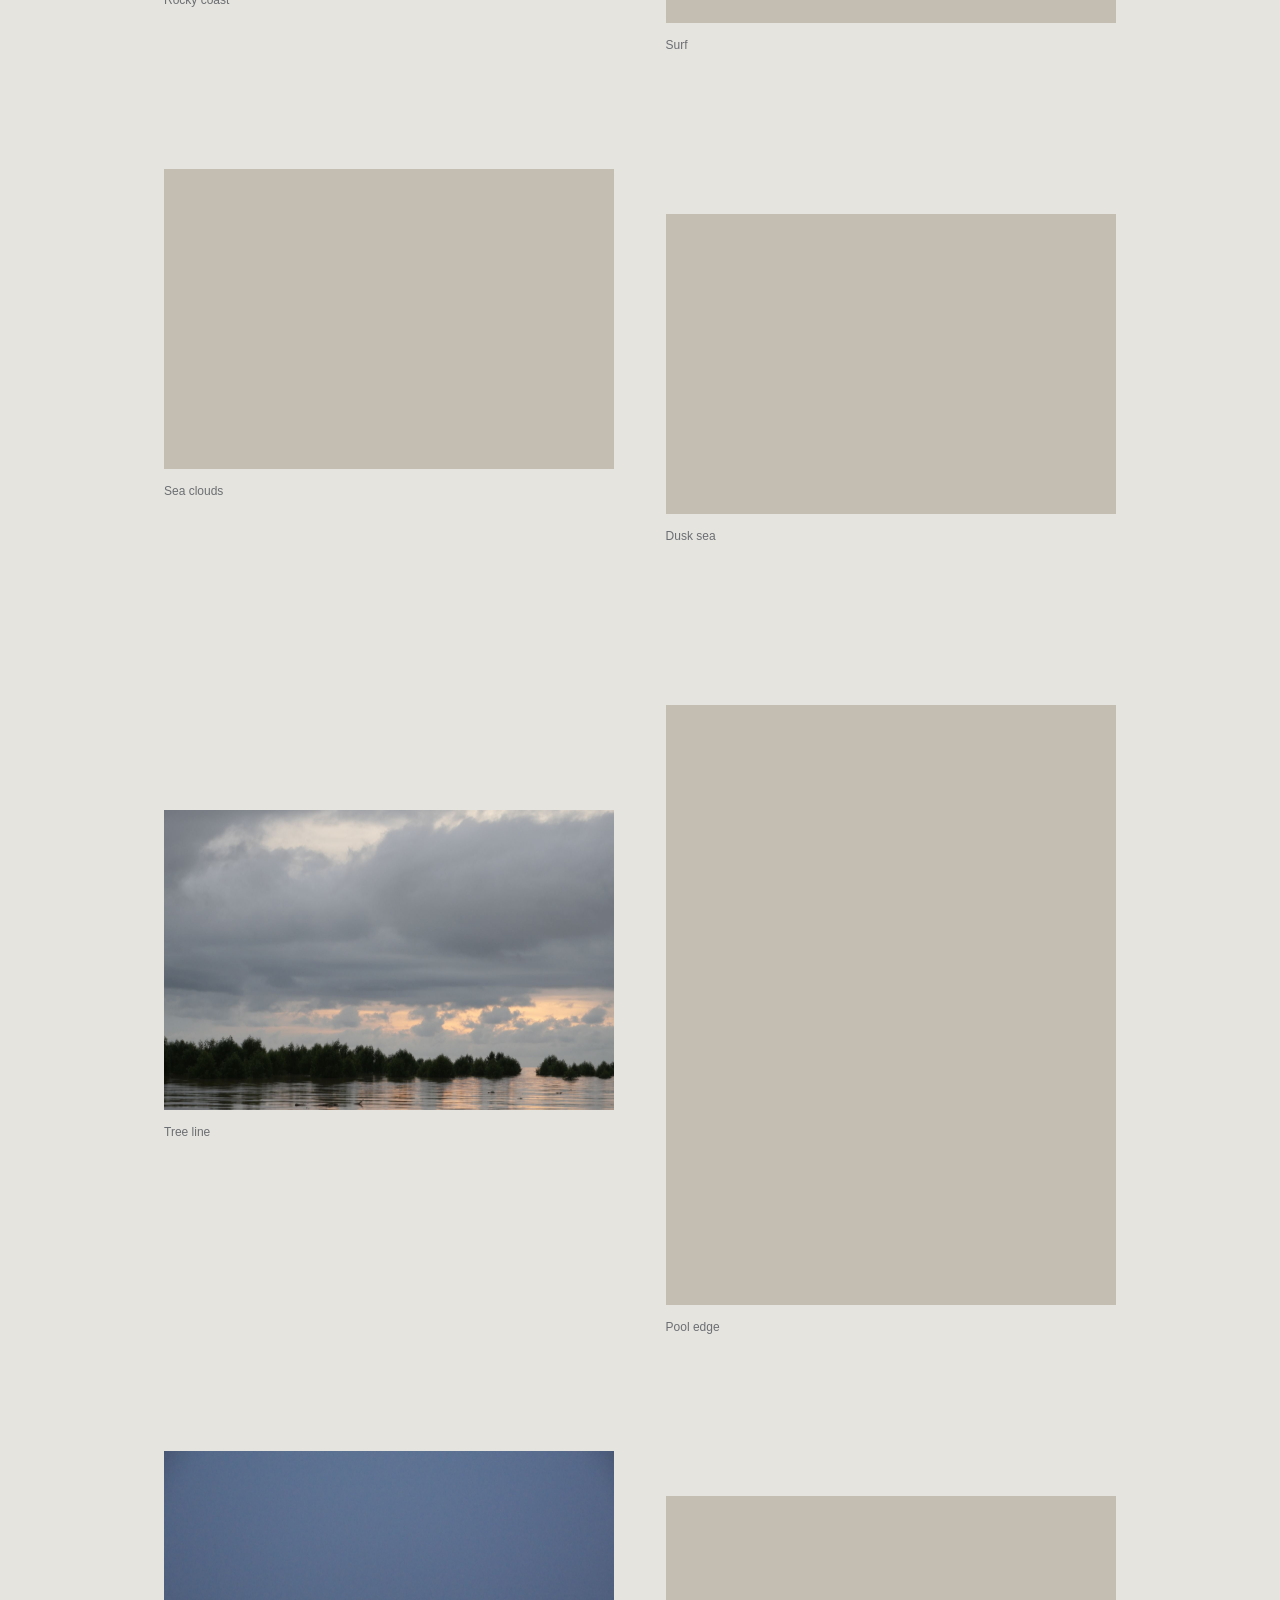
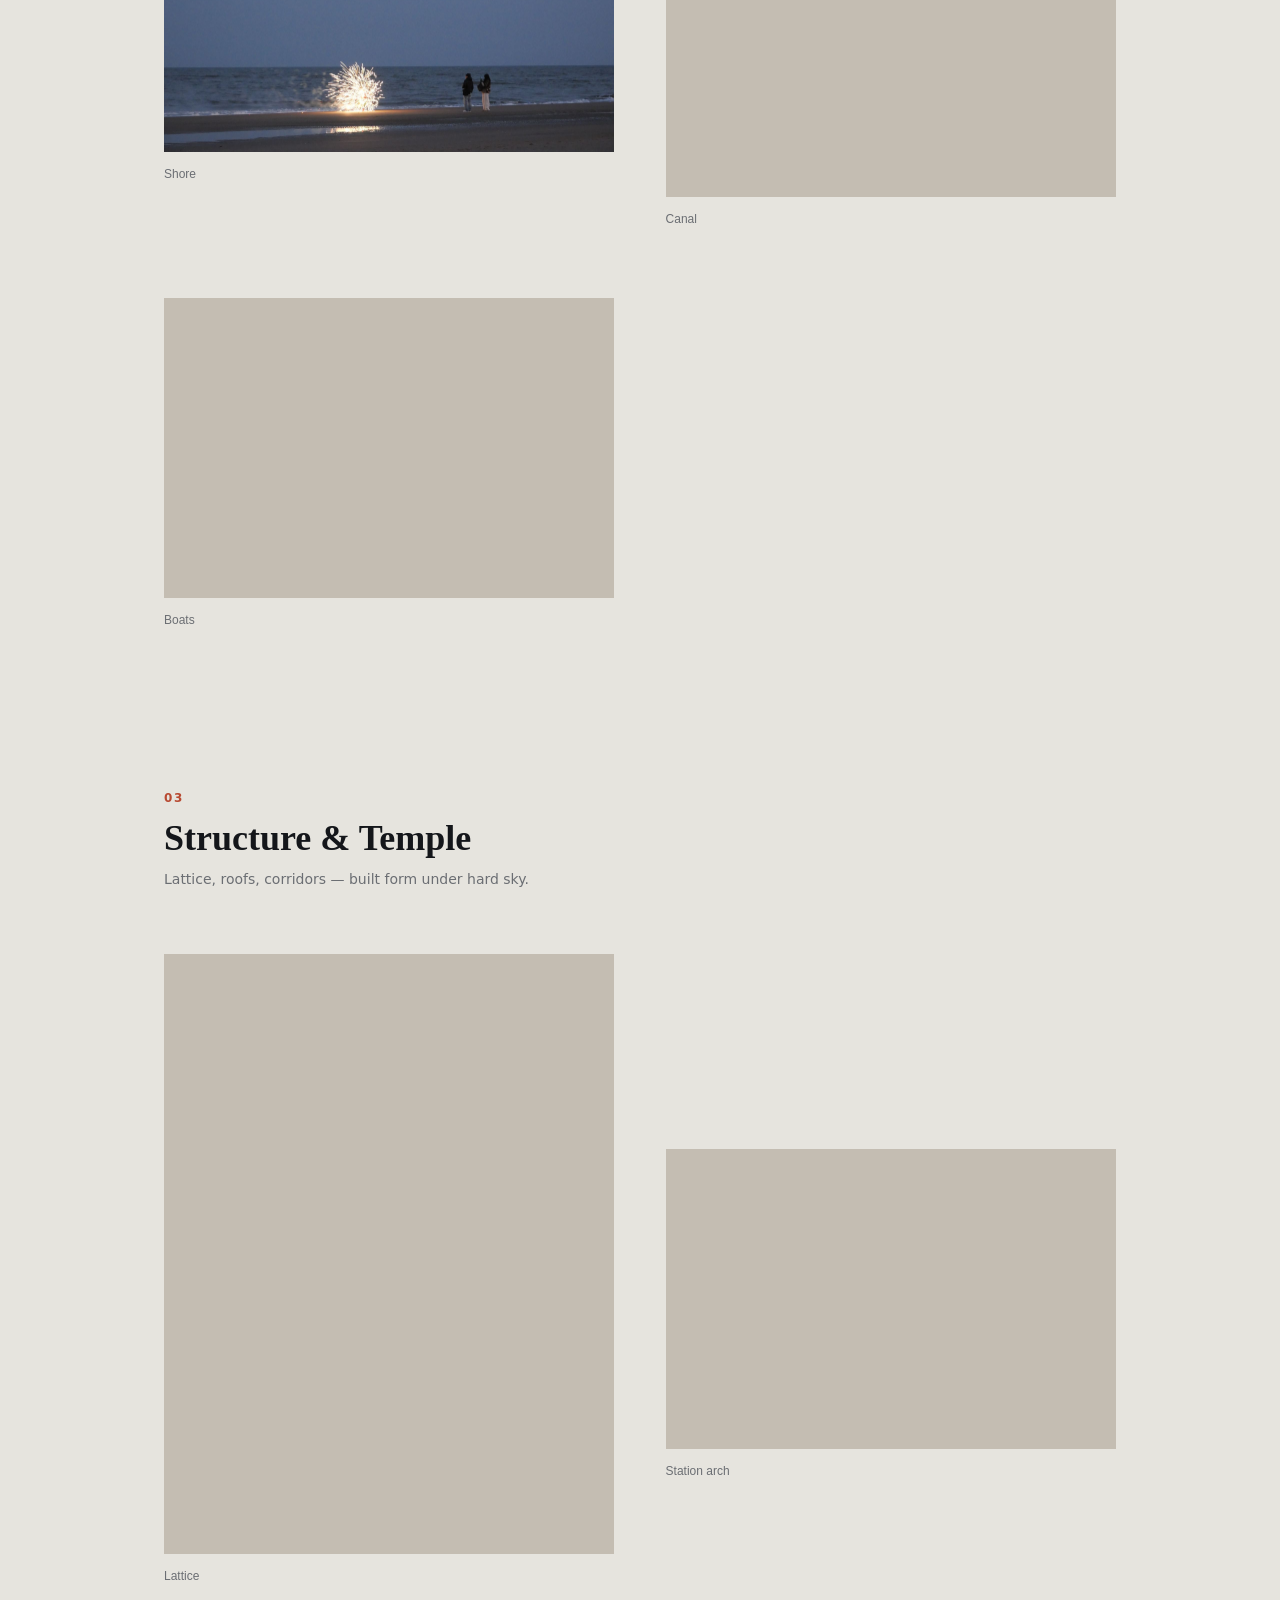
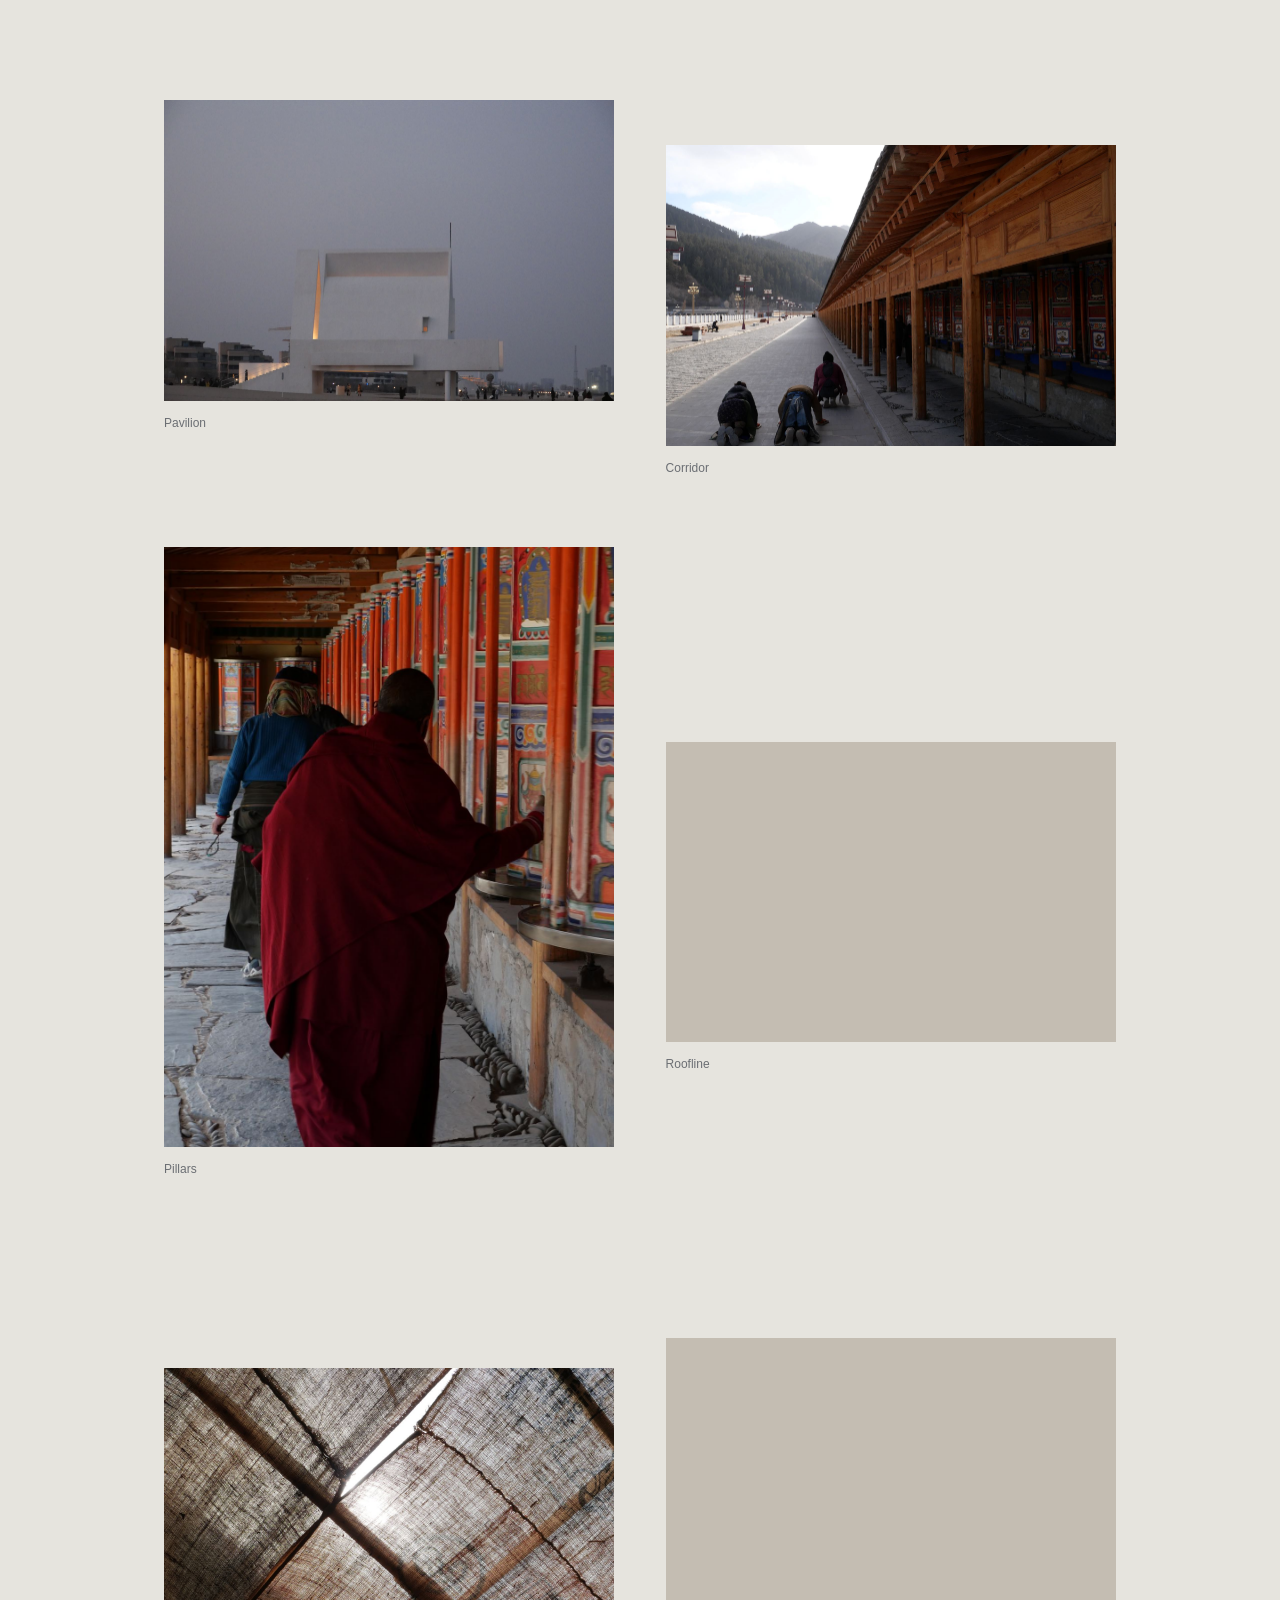
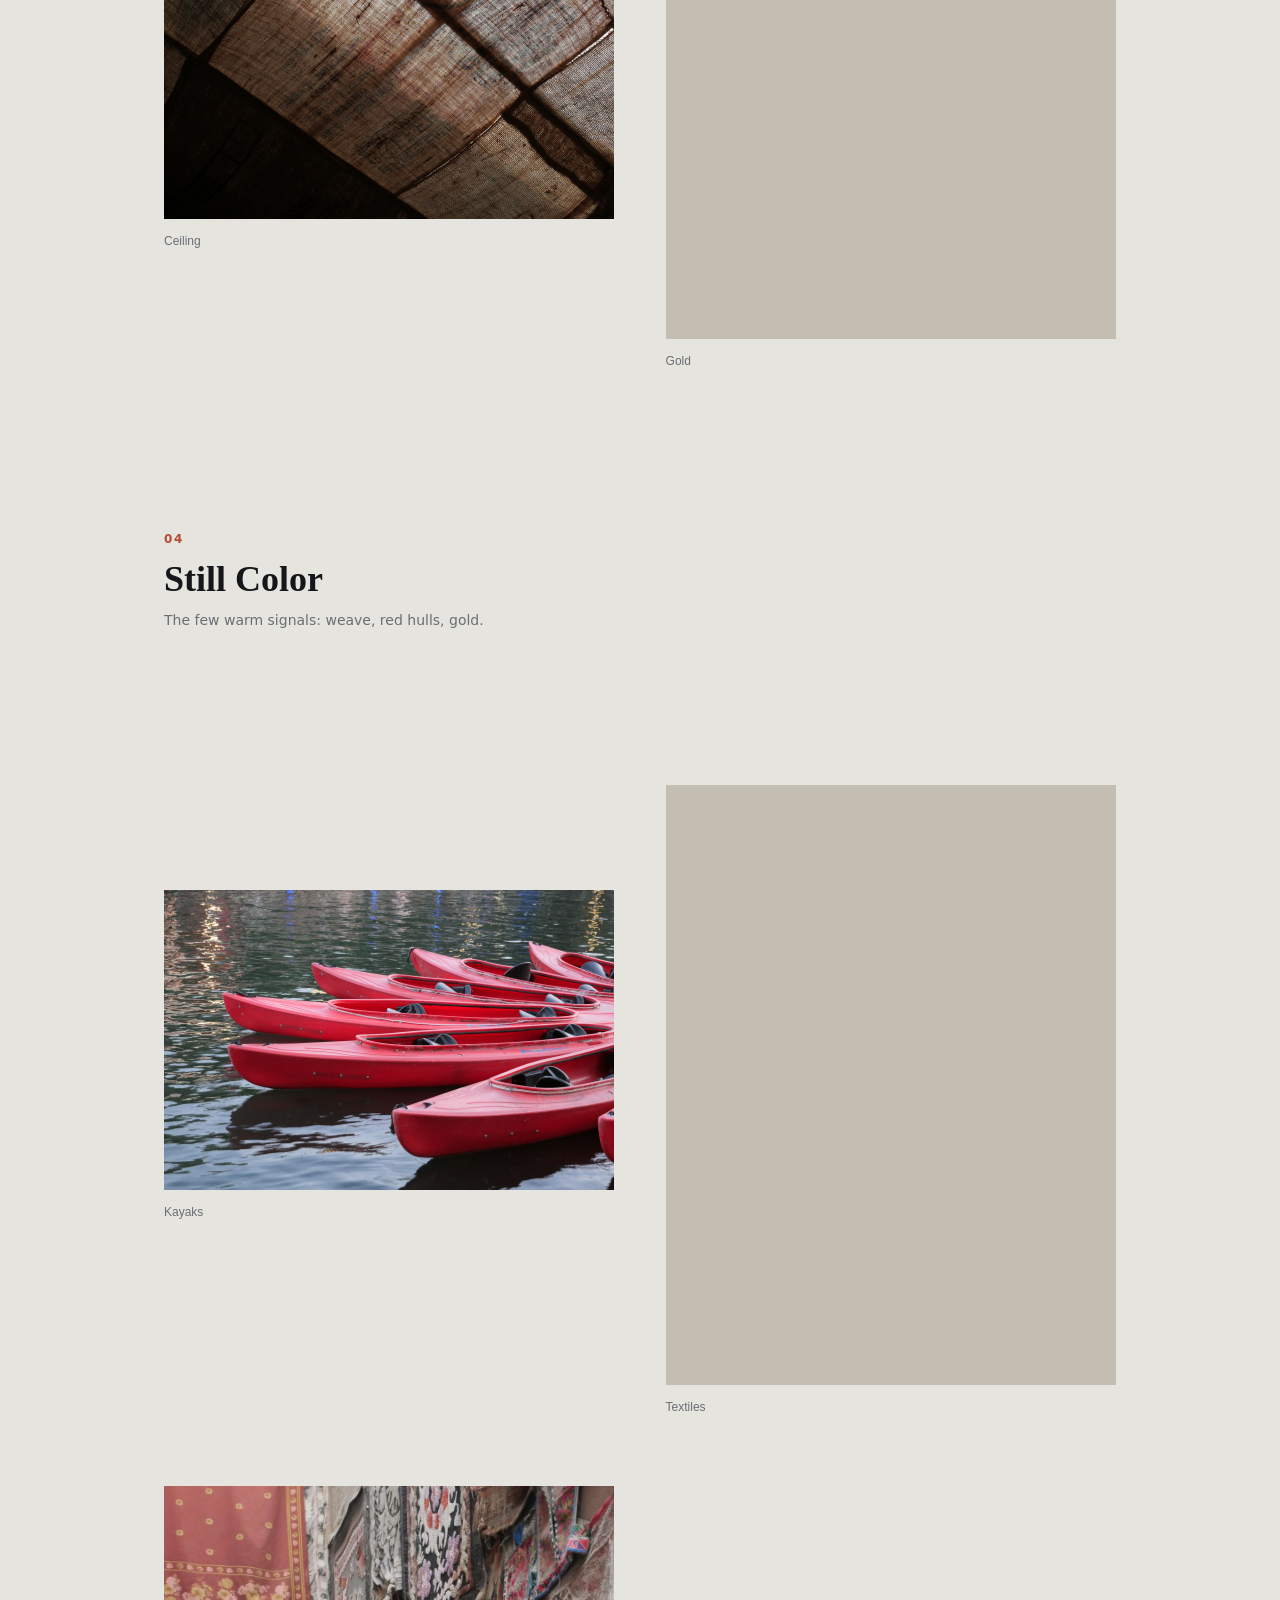
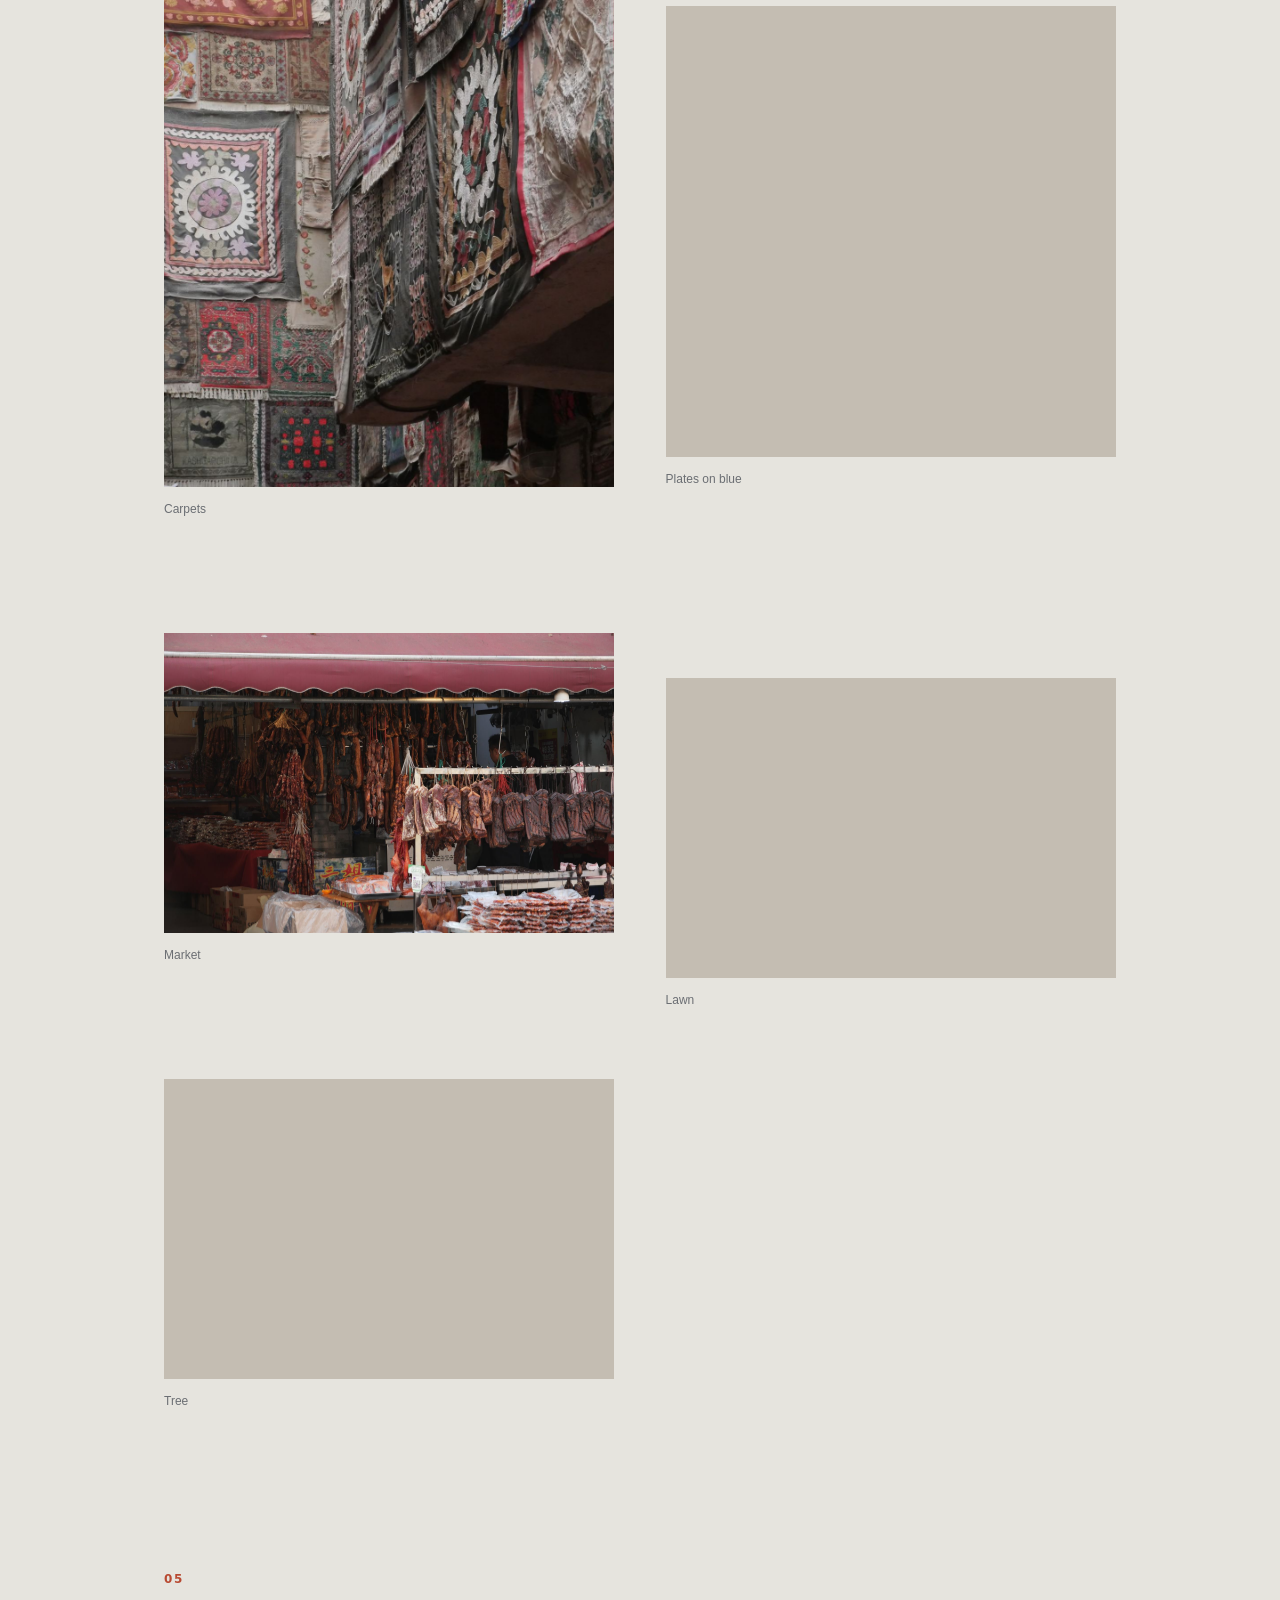
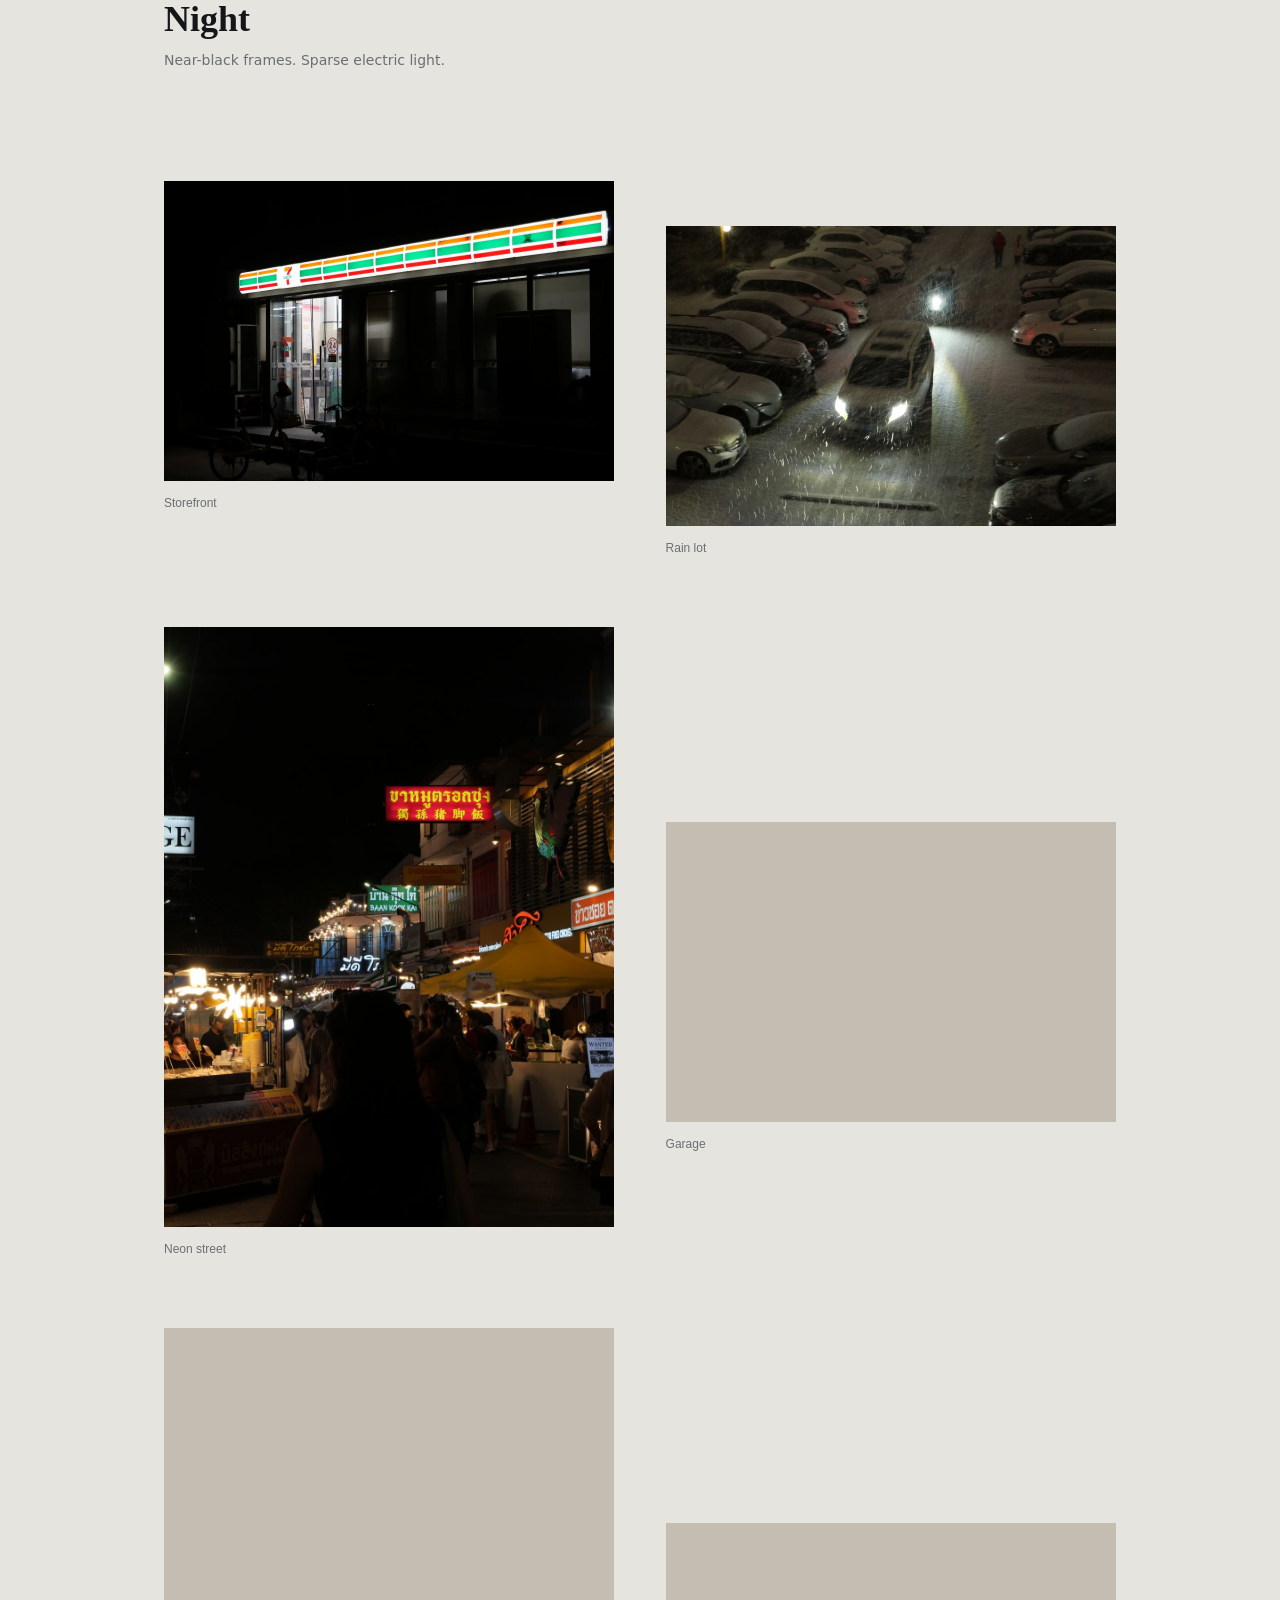
==== commit 5485c06f: "Serve photos from ASCII images/ path Chinese folder names broke GitHub Pages image URLs. Rename the " ====
--- a/index.html
+++ b/index.html
@@ -1,110 +1,110 @@
-<!DOCTYPE html>
-<html lang="en">
-  <head>
-    <meta charset="UTF-8" />
-    <meta name="viewport" content="width=device-width, initial-scale=1" />
-    <title>ANAN's Photographs</title>
-    <meta
-      name="description"
-      content="Minimal dual-column portfolio: fifty frames of high country, water, structure, and night."
-    />
-    <link rel="stylesheet" href="css/styles.css" />
-  </head>
-  <body>
-    <div class="progress" aria-hidden="true"></div>
-    <div class="cursor" aria-hidden="true"><span class="cursor-label"></span></div>
-
-    <header class="site-bar">
-      <a class="site-brand" href="#">ANAN<span>'s</span></a>
-      <nav class="site-links" aria-label="Sections">
-        <a href="#works">Work</a>
-        <a href="#about">About</a>
-      </nav>
-    </header>
-
-    <section class="hero">
-      <div class="wrap hero-inner">
-        <div>
-          <p class="hero-kicker">Portfolio · <span data-count>50</span> photographs</p>
-          <h1>ANAN's<br />Photographs</h1>
-          <p class="hero-lede">
-            A cool-paper portfolio of plateaus, seas, structures, and night. People appear only as
-            scale.
-          </p>
-        </div>
-        <figure class="hero-frame reveal">
-          <img data-hero-img src="精选50张/P1000448.JPG" alt="Snow peaks" />
-          <figcaption data-hero-cap>Snowline</figcaption>
-        </figure>
-      </div>
-    </section>
-
-    <section class="statement">
-      <div class="wrap reveal">
-        <p>
-          Selected for light, weather, and subject — not for filling a grid. Two columns, wide
-          gutters, room to breathe.
-        </p>
-      </div>
-    </section>
-
-    <section class="drag-strip" id="strip" aria-label="Draggable photo strip">
-      <div class="wrap drag-strip-head reveal">
-        <p class="drag-hint">Drag to explore · 拖动浏览</p>
-      </div>
-      <div class="drag-track" data-drag-track>
-        <div class="drag-rail" data-drag-rail></div>
-      </div>
-    </section>
-
-    <div id="works"></div>
-
-    <section class="about" id="about">
-      <div class="wrap about-grid reveal">
-        <div>
-          <h2>About this set</h2>
-          <p>
-            Fifty photographs from a larger archive. Palette tokens were read from the images
-            themselves: cool paper, cerulean, sparse terracotta.
-          </p>
-          <p>
-            Layout follows a minimal dual-column gallery — whitespace first, no card grid. Motion is
-            limited to quiet scroll reveals.
-          </p>
-        </div>
-        <div>
-          <p>
-            Design system:
-            <a href="DESIGN.md">DESIGN.md</a>
-            ·
-            <a href="design-system.html">design-system.html</a>
-          </p>
-          <p class="meta">ANAN's Photographs · <span data-count>50</span> images</p>
-        </div>
-      </div>
-    </section>
-
-    <footer class="end">
-      <div class="wrap">ANAN's Photographs · dual-column portfolio</div>
-    </footer>
-
-    <div class="lightbox" id="lightbox" role="dialog" aria-modal="true" aria-label="Photo viewer">
-      <div class="lightbox-inner">
-        <img alt="" />
-        <div class="lightbox-bar">
-          <div>
-            <p data-cap></p>
-            <span class="file" data-file></span>
-          </div>
-          <div class="lightbox-actions">
-            <button type="button" class="lb-prev" aria-label="Previous">←</button>
-            <button type="button" class="lb-next" aria-label="Next">→</button>
-            <button type="button" class="lb-close primary" aria-label="Close">Close</button>
-          </div>
-        </div>
-      </div>
-    </div>
-
-    <script type="module" src="js/main.js"></script>
-  </body>
-</html>
+<!DOCTYPE html>
+<html lang="en">
+  <head>
+    <meta charset="UTF-8" />
+    <meta name="viewport" content="width=device-width, initial-scale=1" />
+    <title>ANAN's Photographs</title>
+    <meta
+      name="description"
+      content="Minimal dual-column portfolio: fifty frames of high country, water, structure, and night."
+    />
+    <link rel="stylesheet" href="css/styles.css" />
+  </head>
+  <body>
+    <div class="progress" aria-hidden="true"></div>
+    <div class="cursor" aria-hidden="true"><span class="cursor-label"></span></div>
+
+    <header class="site-bar">
+      <a class="site-brand" href="#">ANAN<span>'s</span></a>
+      <nav class="site-links" aria-label="Sections">
+        <a href="#works">Work</a>
+        <a href="#about">About</a>
+      </nav>
+    </header>
+
+    <section class="hero">
+      <div class="wrap hero-inner">
+        <div>
+          <p class="hero-kicker">Portfolio · <span data-count>50</span> photographs</p>
+          <h1>ANAN's<br />Photographs</h1>
+          <p class="hero-lede">
+            A cool-paper portfolio of plateaus, seas, structures, and night. People appear only as
+            scale.
+          </p>
+        </div>
+        <figure class="hero-frame reveal">
+          <img data-hero-img src="images/P1000448.JPG" alt="Snow peaks" />
+          <figcaption data-hero-cap>Snowline</figcaption>
+        </figure>
+      </div>
+    </section>
+
+    <section class="statement">
+      <div class="wrap reveal">
+        <p>
+          Selected for light, weather, and subject — not for filling a grid. Two columns, wide
+          gutters, room to breathe.
+        </p>
+      </div>
+    </section>
+
+    <section class="drag-strip" id="strip" aria-label="Draggable photo strip">
+      <div class="wrap drag-strip-head reveal">
+        <p class="drag-hint">Drag to explore · 拖动浏览</p>
+      </div>
+      <div class="drag-track" data-drag-track>
+        <div class="drag-rail" data-drag-rail></div>
+      </div>
+    </section>
+
+    <div id="works"></div>
+
+    <section class="about" id="about">
+      <div class="wrap about-grid reveal">
+        <div>
+          <h2>About this set</h2>
+          <p>
+            Fifty photographs from a larger archive. Palette tokens were read from the images
+            themselves: cool paper, cerulean, sparse terracotta.
+          </p>
+          <p>
+            Layout follows a minimal dual-column gallery — whitespace first, no card grid. Motion is
+            limited to quiet scroll reveals.
+          </p>
+        </div>
+        <div>
+          <p>
+            Design system:
+            <a href="DESIGN.md">DESIGN.md</a>
+            ·
+            <a href="design-system.html">design-system.html</a>
+          </p>
+          <p class="meta">ANAN's Photographs · <span data-count>50</span> images</p>
+        </div>
+      </div>
+    </section>
+
+    <footer class="end">
+      <div class="wrap">ANAN's Photographs · dual-column portfolio</div>
+    </footer>
+
+    <div class="lightbox" id="lightbox" role="dialog" aria-modal="true" aria-label="Photo viewer">
+      <div class="lightbox-inner">
+        <img alt="" />
+        <div class="lightbox-bar">
+          <div>
+            <p data-cap></p>
+            <span class="file" data-file></span>
+          </div>
+          <div class="lightbox-actions">
+            <button type="button" class="lb-prev" aria-label="Previous">←</button>
+            <button type="button" class="lb-next" aria-label="Next">→</button>
+            <button type="button" class="lb-close primary" aria-label="Close">Close</button>
+          </div>
+        </div>
+      </div>
+    </div>
+
+    <script type="module" src="js/main.js"></script>
+  </body>
+</html>
